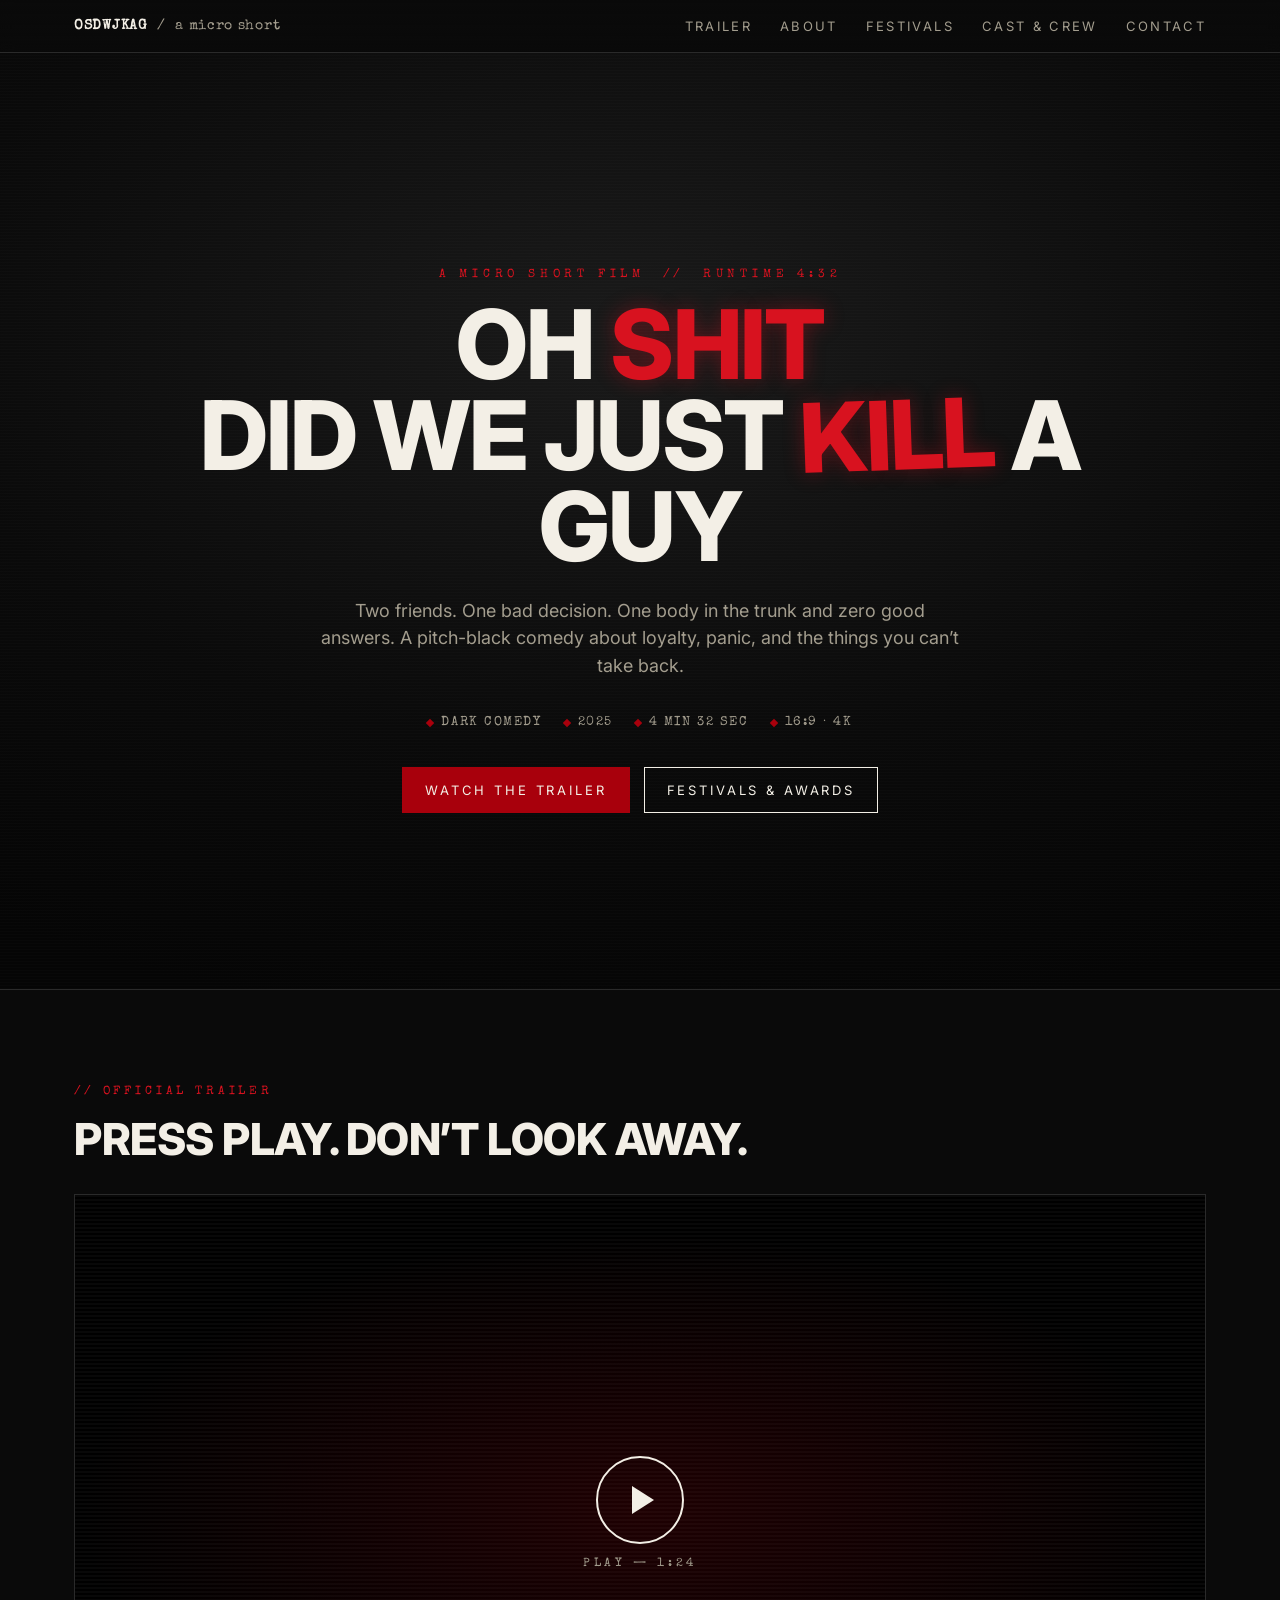
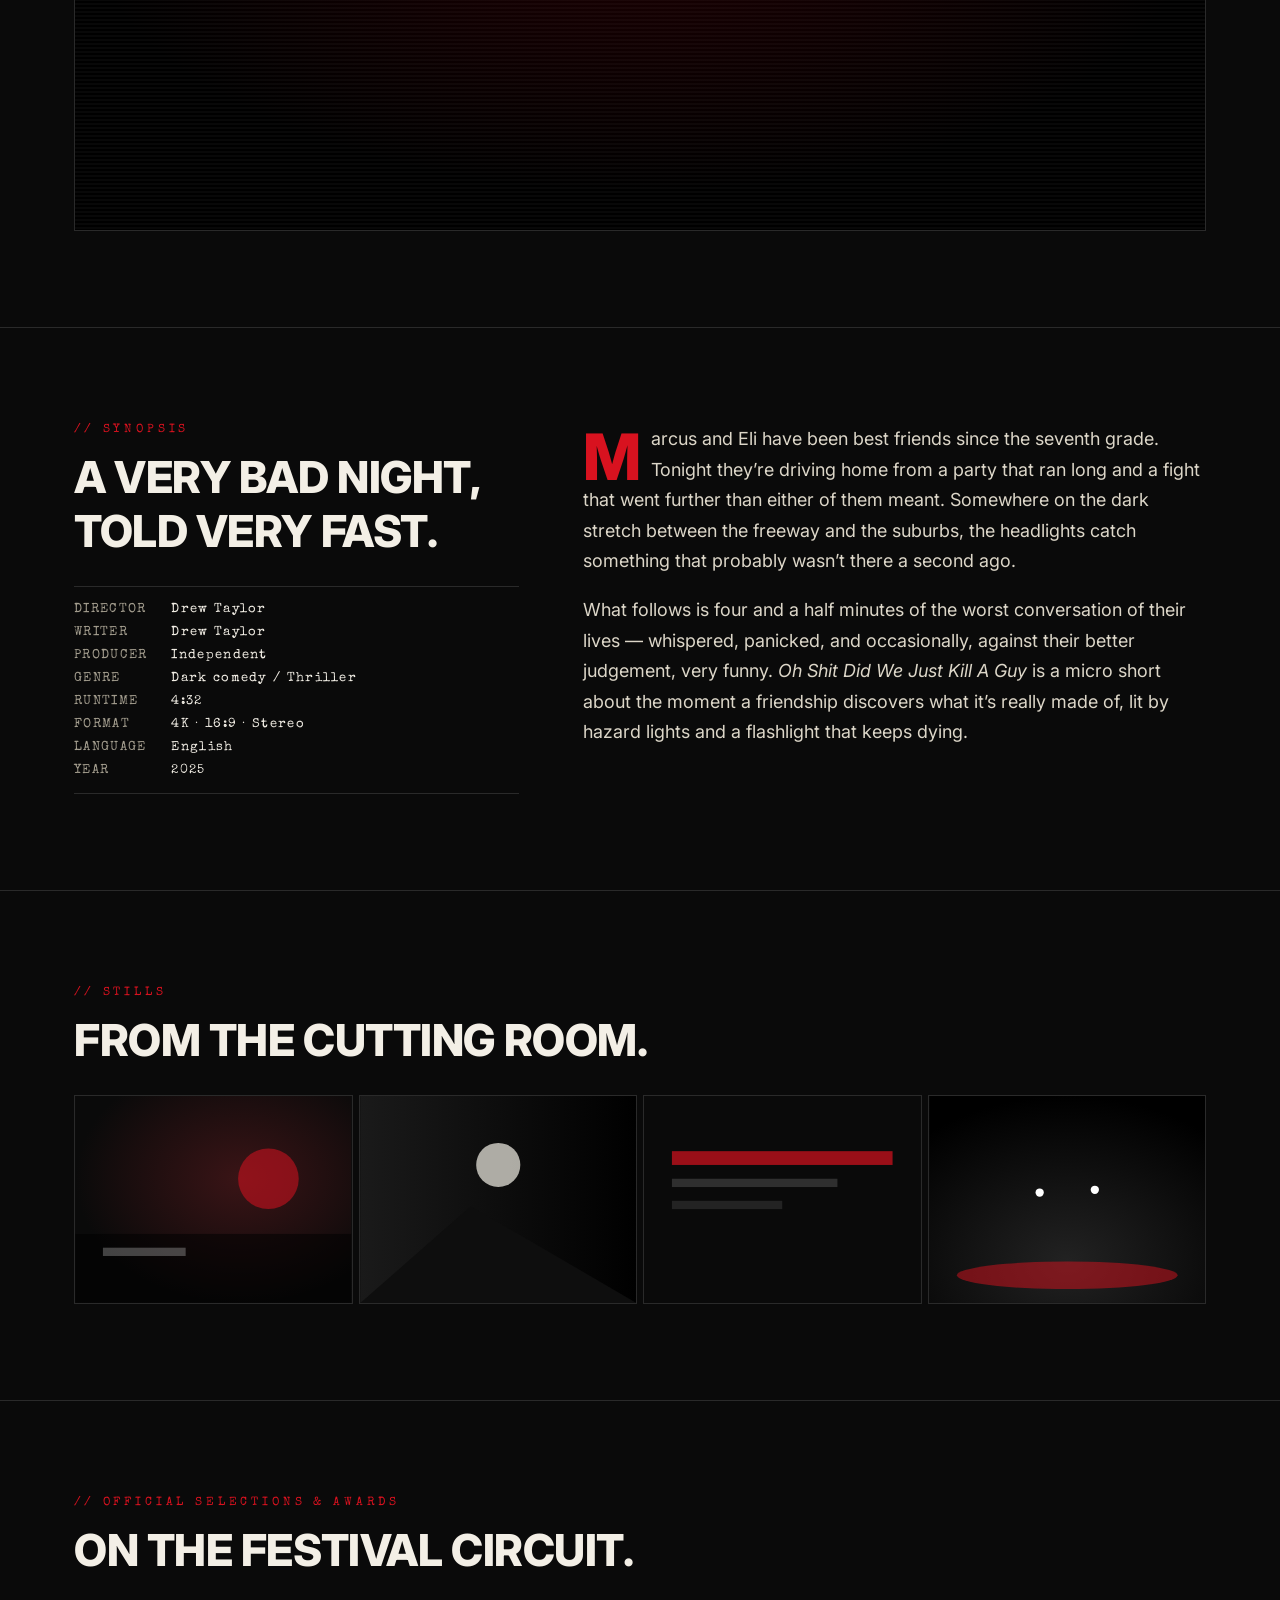
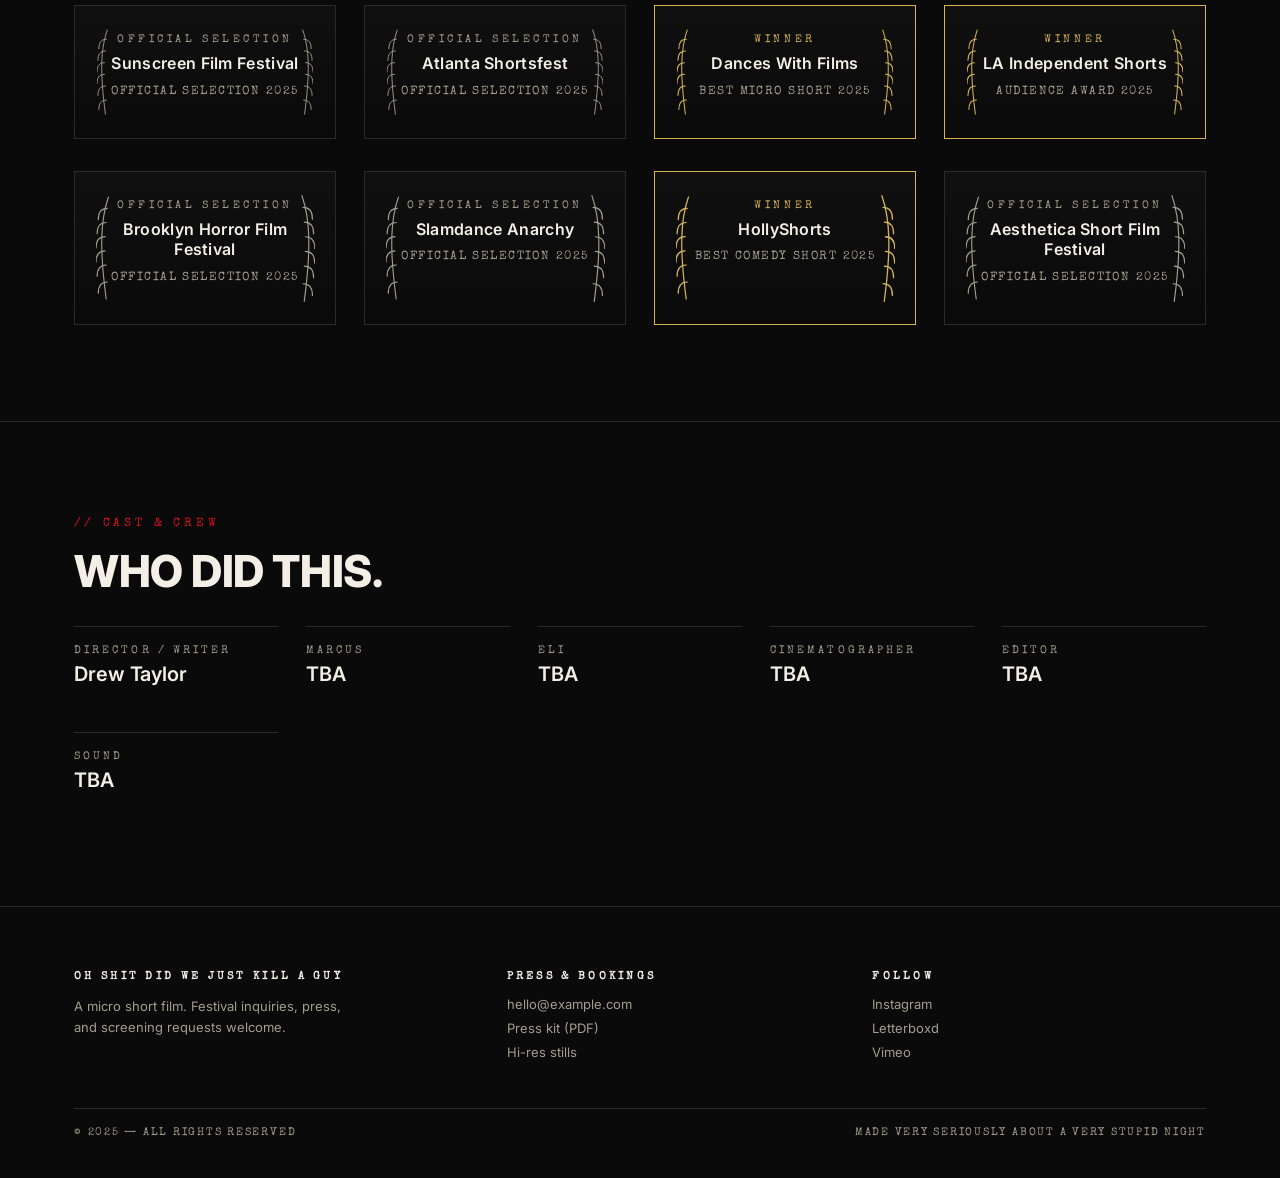
==== Oh Shit Did We Just Kill A Guy.html @ 6a3e5eb9 "Add Oh Shit Did We Just Kill A Guy promo page Cinematic dark-comedy landing page for the micro short" ====
<!doctype html>
<html lang="en">
<head>
<meta charset="utf-8" />
<meta name="viewport" content="width=device-width,initial-scale=1" />
<title>Oh Shit Did We Just Kill A Guy &mdash; a micro short film</title>
<meta name="description" content="Oh Shit Did We Just Kill A Guy &mdash; a dark-comedy micro short. Official festivals, awards, cast, and screenings." />
<meta property="og:title" content="Oh Shit Did We Just Kill A Guy" />
<meta property="og:description" content="A dark-comedy micro short. Two friends. One bad night. One unanswered question." />
<meta property="og:type" content="video.movie" />
<link rel="preconnect" href="https://fonts.googleapis.com" />
<link rel="preconnect" href="https://fonts.gstatic.com" crossorigin />
<link href="https://fonts.googleapis.com/css2?family=Special+Elite&family=Inter:wght@300;400;500;600;800&display=swap" rel="stylesheet" />
<style>
  :root{
    --bg:#0a0a0a;
    --bg-2:#111;
    --ink:#f3efe6;
    --ink-dim:#a39d8e;
    --blood:#a8000c;
    --blood-bright:#d8121f;
    --gold:#d4b35a;
    --rule:#2a2a2a;
    --maxw:1180px;
  }
  *{box-sizing:border-box}
  html,body{margin:0;padding:0;background:var(--bg);color:var(--ink);font-family:Inter,system-ui,-apple-system,Segoe UI,sans-serif;-webkit-font-smoothing:antialiased}
  a{color:inherit}
  img{max-width:100%;display:block}
  .wrap{max-width:var(--maxw);margin:0 auto;padding:0 24px}

  /* Top nav */
  header.nav{
    position:sticky;top:0;z-index:30;
    background:linear-gradient(180deg,rgba(10,10,10,.92),rgba(10,10,10,.6) 70%,rgba(10,10,10,0));
    backdrop-filter:blur(8px);
  }
  .nav-inner{display:flex;align-items:center;justify-content:space-between;padding:18px 24px;max-width:var(--maxw);margin:0 auto}
  .brand{font-family:"Special Elite",monospace;letter-spacing:.05em;font-size:14px;color:var(--ink-dim)}
  .brand b{color:var(--ink)}
  nav ul{list-style:none;display:flex;gap:28px;margin:0;padding:0;font-size:13px;letter-spacing:.18em;text-transform:uppercase;color:var(--ink-dim)}
  nav a{text-decoration:none}
  nav a:hover{color:var(--ink)}

  /* Hero */
  .hero{
    position:relative;
    min-height:92vh;
    display:flex;align-items:center;justify-content:center;
    text-align:center;
    overflow:hidden;
    isolation:isolate;
  }
  .hero::before{
    content:"";position:absolute;inset:0;z-index:-2;
    background:
      radial-gradient(1200px 700px at 50% 30%, #1a1a1a 0%, #0a0a0a 60%, #050505 100%);
  }
  .hero::after{
    content:"";position:absolute;inset:0;z-index:-1;pointer-events:none;
    background-image:
      repeating-linear-gradient(0deg, rgba(255,255,255,.025) 0 1px, transparent 1px 3px),
      radial-gradient(1px 1px at 20% 30%, rgba(255,255,255,.18), transparent 60%),
      radial-gradient(1px 1px at 70% 80%, rgba(255,255,255,.10), transparent 60%),
      radial-gradient(1px 1px at 40% 70%, rgba(255,255,255,.12), transparent 60%);
    mix-blend-mode:screen;
    opacity:.5;
    animation:grain 1.2s steps(2) infinite;
  }
  @keyframes grain{
    0%{transform:translate(0,0)}
    25%{transform:translate(-1%,1%)}
    50%{transform:translate(1%,-1%)}
    75%{transform:translate(-1%,-1%)}
    100%{transform:translate(0,0)}
  }
  .hero-inner{padding:120px 24px 80px;max-width:1000px}
  .kicker{
    font-family:"Special Elite",monospace;
    color:var(--blood-bright);
    letter-spacing:.4em;
    font-size:12px;text-transform:uppercase;
    margin-bottom:18px;
  }
  h1.title{
    font-family:Inter,sans-serif;
    font-weight:800;
    font-size:clamp(40px,7.5vw,96px);
    line-height:.95;
    letter-spacing:-.02em;
    margin:0 0 8px;
    text-transform:uppercase;
  }
  h1.title .blood{color:var(--blood-bright);text-shadow:0 0 20px rgba(216,18,31,.35)}
  h1.title .strike{display:inline-block;transform:rotate(-2deg)}
  .tagline{
    margin:24px auto 36px;
    max-width:640px;
    color:var(--ink-dim);
    font-size:clamp(15px,1.6vw,18px);
    line-height:1.55;
  }
  .meta-row{
    display:flex;flex-wrap:wrap;gap:14px 22px;justify-content:center;
    color:var(--ink-dim);
    font-family:"Special Elite",monospace;
    font-size:13px;letter-spacing:.12em;text-transform:uppercase;
  }
  .meta-row span{display:inline-flex;align-items:center;gap:8px}
  .meta-row span::before{content:"";width:6px;height:6px;background:var(--blood);display:inline-block;transform:rotate(45deg)}

  .cta-row{margin-top:38px;display:flex;gap:14px;justify-content:center;flex-wrap:wrap}
  .btn{
    display:inline-flex;align-items:center;gap:10px;
    padding:14px 22px;
    border:1px solid var(--ink);
    color:var(--ink);text-decoration:none;
    font-size:13px;letter-spacing:.22em;text-transform:uppercase;
    transition:background .15s ease,color .15s ease,transform .1s ease;
  }
  .btn:hover{background:var(--ink);color:#000}
  .btn.primary{background:var(--blood);border-color:var(--blood)}
  .btn.primary:hover{background:var(--blood-bright);border-color:var(--blood-bright);color:#fff}
  .btn:active{transform:translateY(1px)}

  /* Section frame */
  section{padding:96px 0;border-top:1px solid var(--rule)}
  .section-eyebrow{
    font-family:"Special Elite",monospace;
    color:var(--blood-bright);
    letter-spacing:.32em;font-size:12px;text-transform:uppercase;
    margin-bottom:14px;
  }
  .section-title{
    font-size:clamp(28px,4vw,44px);
    font-weight:800;letter-spacing:-.01em;margin:0 0 28px;text-transform:uppercase;
  }

  /* Trailer */
  .trailer{
    position:relative;
    aspect-ratio:16/9;
    background:#000;
    border:1px solid var(--rule);
    overflow:hidden;
  }
  .trailer .placeholder{
    position:absolute;inset:0;display:flex;align-items:center;justify-content:center;flex-direction:column;gap:14px;
    background:
      radial-gradient(800px 400px at 50% 50%, rgba(168,0,12,.18), transparent 70%),
      repeating-linear-gradient(180deg, rgba(255,255,255,.03) 0 2px, transparent 2px 4px);
    cursor:pointer;
  }
  .play-btn{
    width:88px;height:88px;border-radius:50%;
    border:2px solid var(--ink);
    display:flex;align-items:center;justify-content:center;
    transition:transform .2s ease, background .2s ease;
  }
  .play-btn:hover{background:var(--blood);border-color:var(--blood);transform:scale(1.05)}
  .play-btn::after{
    content:"";display:block;
    border-style:solid;border-width:14px 0 14px 22px;
    border-color:transparent transparent transparent var(--ink);
    margin-left:6px;
  }
  .trailer .label{
    color:var(--ink-dim);font-family:"Special Elite",monospace;letter-spacing:.3em;font-size:12px;text-transform:uppercase;
  }
  .trailer iframe{position:absolute;inset:0;width:100%;height:100%;border:0}

  /* Synopsis */
  .synopsis{display:grid;grid-template-columns:1fr 1.4fr;gap:64px;align-items:start}
  .synopsis p{font-size:18px;line-height:1.7;color:#dcd6c8;margin:0 0 18px}
  .synopsis p .drop{
    float:left;font-size:64px;line-height:.85;padding:6px 10px 0 0;
    font-weight:800;color:var(--blood-bright);font-family:Inter,sans-serif;
  }
  .specs{
    border-top:1px solid var(--rule);
    border-bottom:1px solid var(--rule);
    padding:16px 0;
  }
  .specs dl{display:grid;grid-template-columns:auto 1fr;gap:10px 24px;margin:0;font-family:"Special Elite",monospace;font-size:13px;letter-spacing:.1em}
  .specs dt{color:var(--ink-dim);text-transform:uppercase}
  .specs dd{margin:0;color:var(--ink)}

  /* Laurels */
  .laurels{
    display:grid;grid-template-columns:repeat(auto-fit,minmax(220px,1fr));
    gap:32px 28px;
  }
  .laurel{
    position:relative;
    padding:28px 18px;
    text-align:center;
    border:1px solid var(--rule);
    background:linear-gradient(180deg,#101010,#0a0a0a);
  }
  .laurel.win{border-color:var(--gold)}
  .laurel.win::before, .laurel.win::after,
  .laurel::before, .laurel::after{
    content:"";position:absolute;top:18px;bottom:18px;width:30px;
    background-repeat:no-repeat;background-size:contain;background-position:center;
  }
  .laurel::before{
    left:14px;
    background-image:url("data:image/svg+xml;utf8,<svg xmlns='http://www.w3.org/2000/svg' viewBox='0 0 30 200'><g fill='none' stroke='%23a39d8e' stroke-width='2' stroke-linecap='round'><path d='M22 10 C 8 50, 6 100, 18 190'/><path d='M20 30 C 8 30, 4 38, 4 50'/><path d='M18 55 C 6 55, 2 63, 2 75'/><path d='M16 80 C 4 80, 0 88, 0 100'/><path d='M16 105 C 4 105, 0 113, 0 125'/><path d='M18 130 C 6 130, 2 138, 2 150'/><path d='M20 160 C 8 160, 4 168, 4 180'/></g></svg>");
  }
  .laurel::after{
    right:14px;transform:scaleX(-1);
    background-image:url("data:image/svg+xml;utf8,<svg xmlns='http://www.w3.org/2000/svg' viewBox='0 0 30 200'><g fill='none' stroke='%23a39d8e' stroke-width='2' stroke-linecap='round'><path d='M22 10 C 8 50, 6 100, 18 190'/><path d='M20 30 C 8 30, 4 38, 4 50'/><path d='M18 55 C 6 55, 2 63, 2 75'/><path d='M16 80 C 4 80, 0 88, 0 100'/><path d='M16 105 C 4 105, 0 113, 0 125'/><path d='M18 130 C 6 130, 2 138, 2 150'/><path d='M20 160 C 8 160, 4 168, 4 180'/></g></svg>");
  }
  .laurel.win::before, .laurel.win::after{
    background-image:url("data:image/svg+xml;utf8,<svg xmlns='http://www.w3.org/2000/svg' viewBox='0 0 30 200'><g fill='none' stroke='%23d4b35a' stroke-width='2.2' stroke-linecap='round'><path d='M22 10 C 8 50, 6 100, 18 190'/><path d='M20 30 C 8 30, 4 38, 4 50'/><path d='M18 55 C 6 55, 2 63, 2 75'/><path d='M16 80 C 4 80, 0 88, 0 100'/><path d='M16 105 C 4 105, 0 113, 0 125'/><path d='M18 130 C 6 130, 2 138, 2 150'/><path d='M20 160 C 8 160, 4 168, 4 180'/></g></svg>");
  }
  .laurel.win::after{transform:scaleX(-1)}
  .laurel .status{
    display:block;
    font-family:"Special Elite",monospace;font-size:11px;letter-spacing:.32em;text-transform:uppercase;
    color:var(--ink-dim);margin-bottom:8px;
  }
  .laurel.win .status{color:var(--gold)}
  .laurel .fest-name{font-size:16px;font-weight:600;letter-spacing:.02em;line-height:1.3;margin:0 0 6px}
  .laurel .fest-meta{font-size:12px;color:var(--ink-dim);font-family:"Special Elite",monospace;letter-spacing:.12em;text-transform:uppercase}

  /* Cast */
  .cast{display:grid;grid-template-columns:repeat(auto-fit,minmax(180px,1fr));gap:28px}
  .cast .card{padding:18px 0;border-top:1px solid var(--rule)}
  .cast .role{font-family:"Special Elite",monospace;font-size:11px;color:var(--ink-dim);letter-spacing:.28em;text-transform:uppercase;margin-bottom:6px}
  .cast .name{font-size:20px;font-weight:600;letter-spacing:-.005em}

  /* Stills strip */
  .stills{
    display:grid;grid-template-columns:repeat(4,1fr);gap:6px;
  }
  .still{
    aspect-ratio:4/3;
    background:#0d0d0d;
    border:1px solid var(--rule);
    position:relative;overflow:hidden;
  }
  .still svg{width:100%;height:100%;display:block}

  /* Footer / contact */
  footer{
    border-top:1px solid var(--rule);
    padding:64px 0 40px;color:var(--ink-dim);font-size:13px;
  }
  .foot-grid{display:grid;grid-template-columns:1.2fr 1fr 1fr;gap:32px}
  footer h4{font-size:11px;letter-spacing:.3em;text-transform:uppercase;color:var(--ink);margin:0 0 14px;font-family:"Special Elite",monospace}
  footer ul{list-style:none;padding:0;margin:0;display:flex;flex-direction:column;gap:8px}
  footer a{color:var(--ink-dim);text-decoration:none}
  footer a:hover{color:var(--ink)}
  .copy{margin-top:48px;padding-top:18px;border-top:1px solid var(--rule);display:flex;justify-content:space-between;flex-wrap:wrap;gap:12px;font-family:"Special Elite",monospace;letter-spacing:.16em;text-transform:uppercase;font-size:11px}

  @media (max-width:780px){
    section{padding:64px 0}
    .synopsis{grid-template-columns:1fr;gap:32px}
    .stills{grid-template-columns:repeat(2,1fr)}
    .foot-grid{grid-template-columns:1fr}
    nav ul{display:none}
  }
</style>
</head>
<body>

<header class="nav">
  <div class="nav-inner">
    <div class="brand"><b>OSDWJKAG</b> &nbsp;/&nbsp; a micro short</div>
    <nav>
      <ul>
        <li><a href="#trailer">Trailer</a></li>
        <li><a href="#about">About</a></li>
        <li><a href="#festivals">Festivals</a></li>
        <li><a href="#cast">Cast &amp; Crew</a></li>
        <li><a href="#contact">Contact</a></li>
      </ul>
    </nav>
  </div>
</header>

<section class="hero" aria-label="Hero">
  <div class="hero-inner">
    <div class="kicker">A micro short film &nbsp;//&nbsp; Runtime 4:32</div>
    <h1 class="title">
      Oh <span class="blood">Shit</span><br/>
      Did We Just <span class="strike blood">Kill</span> A Guy
    </h1>
    <p class="tagline">
      Two friends. One bad decision. One body in the trunk and zero good answers.
      A pitch-black comedy about loyalty, panic, and the things you can&rsquo;t take back.
    </p>
    <div class="meta-row">
      <span>Dark Comedy</span>
      <span>2025</span>
      <span>4 min 32 sec</span>
      <span>16:9 &middot; 4K</span>
    </div>
    <div class="cta-row">
      <a class="btn primary" href="#trailer">Watch the trailer</a>
      <a class="btn" href="#festivals">Festivals &amp; awards</a>
    </div>
  </div>
</section>

<section id="trailer" aria-label="Trailer">
  <div class="wrap">
    <div class="section-eyebrow">// Official trailer</div>
    <h2 class="section-title">Press play. Don&rsquo;t look away.</h2>
    <div class="trailer" id="trailerBox">
      <div class="placeholder" id="trailerPlaceholder" role="button" tabindex="0" aria-label="Play trailer">
        <div class="play-btn" aria-hidden="true"></div>
        <div class="label">Play &mdash; 1:24</div>
      </div>
    </div>
  </div>
</section>

<section id="about" aria-label="About the film">
  <div class="wrap synopsis">
    <div>
      <div class="section-eyebrow">// Synopsis</div>
      <h2 class="section-title">A very bad night, told very fast.</h2>
      <div class="specs">
        <dl>
          <dt>Director</dt><dd>Drew Taylor</dd>
          <dt>Writer</dt><dd>Drew Taylor</dd>
          <dt>Producer</dt><dd>Independent</dd>
          <dt>Genre</dt><dd>Dark comedy / Thriller</dd>
          <dt>Runtime</dt><dd>4:32</dd>
          <dt>Format</dt><dd>4K &middot; 16:9 &middot; Stereo</dd>
          <dt>Language</dt><dd>English</dd>
          <dt>Year</dt><dd>2025</dd>
        </dl>
      </div>
    </div>
    <div>
      <p>
        <span class="drop">M</span>arcus and Eli have been best friends since the seventh grade.
        Tonight they&rsquo;re driving home from a party that ran long and a fight that
        went further than either of them meant. Somewhere on the dark stretch
        between the freeway and the suburbs, the headlights catch something
        that probably wasn&rsquo;t there a second ago.
      </p>
      <p>
        What follows is four and a half minutes of the worst conversation
        of their lives &mdash; whispered, panicked, and occasionally, against their
        better judgement, very funny. <em>Oh Shit Did We Just Kill A Guy</em> is a
        micro short about the moment a friendship discovers what it&rsquo;s really
        made of, lit by hazard lights and a flashlight that keeps dying.
      </p>
    </div>
  </div>
</section>

<section id="stills" aria-label="Stills">
  <div class="wrap">
    <div class="section-eyebrow">// Stills</div>
    <h2 class="section-title">From the cutting room.</h2>
    <div class="stills">
      <div class="still"><svg viewBox="0 0 200 150" xmlns="http://www.w3.org/2000/svg"><defs><radialGradient id="g1" cx="60%" cy="40%" r="60%"><stop offset="0" stop-color="#3a1416"/><stop offset="1" stop-color="#0a0a0a"/></radialGradient></defs><rect width="200" height="150" fill="url(#g1)"/><circle cx="140" cy="60" r="22" fill="#d8121f" opacity=".55"/><rect x="0" y="100" width="200" height="50" fill="#000" opacity=".55"/><rect x="20" y="110" width="60" height="6" fill="#fff" opacity=".25"/></svg></div>
      <div class="still"><svg viewBox="0 0 200 150" xmlns="http://www.w3.org/2000/svg"><defs><linearGradient id="g2" x1="0" x2="1"><stop offset="0" stop-color="#1a1a1a"/><stop offset="1" stop-color="#000"/></linearGradient></defs><rect width="200" height="150" fill="url(#g2)"/><polygon points="0,150 80,80 200,150" fill="#0e0e0e"/><circle cx="100" cy="50" r="16" fill="#f3efe6" opacity=".7"/></svg></div>
      <div class="still"><svg viewBox="0 0 200 150" xmlns="http://www.w3.org/2000/svg"><rect width="200" height="150" fill="#0a0a0a"/><rect x="20" y="40" width="160" height="10" fill="#d8121f" opacity=".7"/><rect x="20" y="60" width="120" height="6" fill="#fff" opacity=".15"/><rect x="20" y="76" width="80" height="6" fill="#fff" opacity=".1"/></svg></div>
      <div class="still"><svg viewBox="0 0 200 150" xmlns="http://www.w3.org/2000/svg"><defs><radialGradient id="g3" cx="50%" cy="80%" r="80%"><stop offset="0" stop-color="#222"/><stop offset="1" stop-color="#000"/></radialGradient></defs><rect width="200" height="150" fill="url(#g3)"/><ellipse cx="100" cy="130" rx="80" ry="10" fill="#d8121f" opacity=".5"/><circle cx="80" cy="70" r="3" fill="#fff"/><circle cx="120" cy="68" r="3" fill="#fff"/></svg></div>
    </div>
  </div>
</section>

<section id="festivals" aria-label="Festivals and awards">
  <div class="wrap">
    <div class="section-eyebrow">// Official selections &amp; awards</div>
    <h2 class="section-title">On the festival circuit.</h2>
    <div class="laurels" id="laurels">
      <!-- entries injected via JS for easy editing -->
    </div>
  </div>
</section>

<section id="cast" aria-label="Cast and crew">
  <div class="wrap">
    <div class="section-eyebrow">// Cast &amp; crew</div>
    <h2 class="section-title">Who did this.</h2>
    <div class="cast">
      <div class="card"><div class="role">Director / Writer</div><div class="name">Drew Taylor</div></div>
      <div class="card"><div class="role">Marcus</div><div class="name">TBA</div></div>
      <div class="card"><div class="role">Eli</div><div class="name">TBA</div></div>
      <div class="card"><div class="role">Cinematographer</div><div class="name">TBA</div></div>
      <div class="card"><div class="role">Editor</div><div class="name">TBA</div></div>
      <div class="card"><div class="role">Sound</div><div class="name">TBA</div></div>
    </div>
  </div>
</section>

<footer id="contact">
  <div class="wrap">
    <div class="foot-grid">
      <div>
        <h4>Oh Shit Did We Just Kill A Guy</h4>
        <p style="margin:0;line-height:1.6;max-width:34ch">
          A micro short film. Festival inquiries, press, and screening
          requests welcome.
        </p>
      </div>
      <div>
        <h4>Press &amp; Bookings</h4>
        <ul>
          <li><a href="mailto:hello@example.com">hello@example.com</a></li>
          <li><a href="#">Press kit (PDF)</a></li>
          <li><a href="#">Hi-res stills</a></li>
        </ul>
      </div>
      <div>
        <h4>Follow</h4>
        <ul>
          <li><a href="#">Instagram</a></li>
          <li><a href="#">Letterboxd</a></li>
          <li><a href="#">Vimeo</a></li>
        </ul>
      </div>
    </div>
    <div class="copy">
      <span>&copy; 2025 &mdash; All rights reserved</span>
      <span>Made very seriously about a very stupid night</span>
    </div>
  </div>
</footer>

<script>
  // Easy-to-edit festival list. Mark `win:true` for golden-trim laurels.
  const FESTIVALS = [
    { name: "Sunscreen Film Festival",        meta: "Official Selection 2025",   win: false },
    { name: "Atlanta Shortsfest",              meta: "Official Selection 2025",   win: false },
    { name: "Dances With Films",               meta: "Best Micro Short 2025",     win: true  },
    { name: "LA Independent Shorts",           meta: "Audience Award 2025",       win: true  },
    { name: "Brooklyn Horror Film Festival",   meta: "Official Selection 2025",   win: false },
    { name: "Slamdance Anarchy",               meta: "Official Selection 2025",   win: false },
    { name: "HollyShorts",                     meta: "Best Comedy Short 2025",    win: true  },
    { name: "Aesthetica Short Film Festival",  meta: "Official Selection 2025",   win: false },
  ];

  const root = document.getElementById("laurels");
  for (const f of FESTIVALS) {
    const el = document.createElement("div");
    el.className = "laurel" + (f.win ? " win" : "");
    el.innerHTML = `
      <span class="status">${f.win ? "Winner" : "Official Selection"}</span>
      <p class="fest-name">${f.name}</p>
      <p class="fest-meta">${f.meta}</p>
    `;
    root.appendChild(el);
  }

  // Trailer placeholder click loads YouTube embed (replace VIDEO_ID).
  const ph = document.getElementById("trailerPlaceholder");
  const box = document.getElementById("trailerBox");
  function loadTrailer() {
    const iframe = document.createElement("iframe");
    iframe.src = "https://www.youtube.com/embed/dQw4w9WgXcQ?autoplay=1&rel=0";
    iframe.allow = "autoplay; encrypted-media; picture-in-picture";
    iframe.allowFullscreen = true;
    box.innerHTML = "";
    box.appendChild(iframe);
  }
  ph.addEventListener("click", loadTrailer);
  ph.addEventListener("keydown", (e) => {
    if (e.key === "Enter" || e.key === " ") { e.preventDefault(); loadTrailer(); }
  });
</script>
</body>
</html>
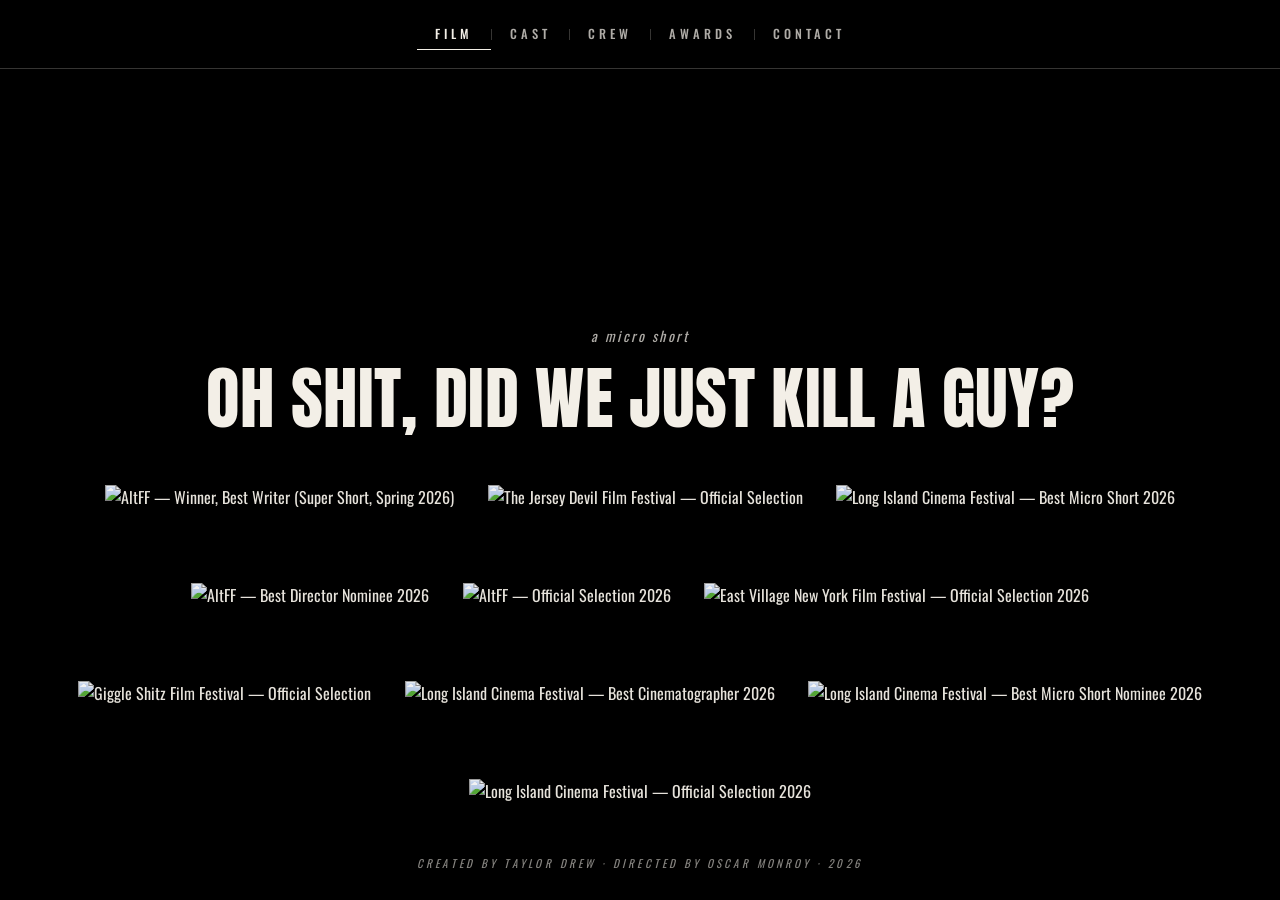
==== commit ca457bfa: "Rebuild promo page to match design spec Replace placeholder cinematic landing page with the faithful" ====
--- a/Oh Shit Did We Just Kill A Guy.html
+++ b/Oh Shit Did We Just Kill A Guy.html
@@ -3,469 +3,402 @@
 <head>
 <meta charset="utf-8" />
 <meta name="viewport" content="width=device-width,initial-scale=1" />
-<title>Oh Shit Did We Just Kill A Guy &mdash; a micro short film</title>
-<meta name="description" content="Oh Shit Did We Just Kill A Guy &mdash; a dark-comedy micro short. Official festivals, awards, cast, and screenings." />
-<meta property="og:title" content="Oh Shit Did We Just Kill A Guy" />
-<meta property="og:description" content="A dark-comedy micro short. Two friends. One bad night. One unanswered question." />
+<title>Oh Shit, Did We Just Kill a Guy?</title>
+<meta name="description" content="A micro short film created by Taylor Drew, directed by Oscar Monroy." />
+<meta property="og:title" content="Oh Shit, Did We Just Kill a Guy?" />
+<meta property="og:description" content="A micro short film created by Taylor Drew, directed by Oscar Monroy." />
 <meta property="og:type" content="video.movie" />
 <link rel="preconnect" href="https://fonts.googleapis.com" />
 <link rel="preconnect" href="https://fonts.gstatic.com" crossorigin />
-<link href="https://fonts.googleapis.com/css2?family=Special+Elite&family=Inter:wght@300;400;500;600;800&display=swap" rel="stylesheet" />
+<link href="https://fonts.googleapis.com/css2?family=Anton&family=Oswald:wght@300;400;500;600;700&display=swap" rel="stylesheet" />
 <style>
   :root{
-    --bg:#0a0a0a;
-    --bg-2:#111;
-    --ink:#f3efe6;
-    --ink-dim:#a39d8e;
-    --blood:#a8000c;
-    --blood-bright:#d8121f;
-    --gold:#d4b35a;
-    --rule:#2a2a2a;
-    --maxw:1180px;
-  }
+    --fg:#f3efe7;
+    --fg-dim:rgba(243,239,231,0.72);
+    --rule:rgba(243,239,231,0.22);
+  }
+
   *{box-sizing:border-box}
-  html,body{margin:0;padding:0;background:var(--bg);color:var(--ink);font-family:Inter,system-ui,-apple-system,Segoe UI,sans-serif;-webkit-font-smoothing:antialiased}
-  a{color:inherit}
-  img{max-width:100%;display:block}
-  .wrap{max-width:var(--maxw);margin:0 auto;padding:0 24px}
-
-  /* Top nav */
-  header.nav{
-    position:sticky;top:0;z-index:30;
-    background:linear-gradient(180deg,rgba(10,10,10,.92),rgba(10,10,10,.6) 70%,rgba(10,10,10,0));
-    backdrop-filter:blur(8px);
-  }
-  .nav-inner{display:flex;align-items:center;justify-content:space-between;padding:18px 24px;max-width:var(--maxw);margin:0 auto}
-  .brand{font-family:"Special Elite",monospace;letter-spacing:.05em;font-size:14px;color:var(--ink-dim)}
-  .brand b{color:var(--ink)}
-  nav ul{list-style:none;display:flex;gap:28px;margin:0;padding:0;font-size:13px;letter-spacing:.18em;text-transform:uppercase;color:var(--ink-dim)}
-  nav a{text-decoration:none}
-  nav a:hover{color:var(--ink)}
-
-  /* Hero */
-  .hero{
-    position:relative;
-    min-height:92vh;
+  html,body{
+    margin:0;padding:0;height:100%;
+    background:#000;color:var(--fg);
+    font-family:Oswald,system-ui,sans-serif;
+    overflow:hidden;
+    -webkit-font-smoothing:antialiased;
+  }
+  a{color:inherit;text-decoration:none}
+  img{display:block}
+
+  /* ---------- Stage (full-bleed background still) ---------- */
+  .stage{position:fixed;inset:0;background:#000;overflow:hidden}
+  .still{
+    position:absolute;inset:0;
+    background-size:cover;background-position:center;
+    opacity:0;transition:opacity 700ms ease;
+    will-change:opacity;
+  }
+  .still.is-active{opacity:1}
+  .stage::after{
+    content:"";position:absolute;inset:0;pointer-events:none;
+    background:
+      linear-gradient(180deg,
+        rgba(0,0,0,0.55) 0%,
+        rgba(0,0,0,0.18) 30%,
+        rgba(0,0,0,0.18) 60%,
+        rgba(0,0,0,0.62) 100%),
+      radial-gradient(ellipse at center,
+        transparent 0%,
+        transparent 50%,
+        rgba(0,0,0,0.42) 100%);
+  }
+
+  /* ---------- Top nav ---------- */
+  .nav{
+    position:absolute;top:0;left:0;right:0;z-index:5;
+    display:flex;justify-content:center;
+    border-bottom:1px solid var(--rule);
+  }
+  .nav-inner{
     display:flex;align-items:center;justify-content:center;
+    gap:0;
+    width:100%;max-width:980px;
+    padding:18px 24px;
+  }
+  .nav a{
+    font-family:Oswald,sans-serif;
+    font-size:12.5px;font-weight:500;
+    letter-spacing:0.32em;text-transform:uppercase;
+    color:var(--fg-dim);
+    padding:6px 18px;
+    border-bottom:1px solid transparent;
+    transition:color 160ms ease, border-color 160ms ease;
+    white-space:nowrap;
+  }
+  .nav a:hover{color:var(--fg)}
+  .nav a.is-active{color:var(--fg);border-bottom-color:var(--fg)}
+  .nav .sep{
+    width:1px;height:11px;background:var(--rule);
+    flex:none;
+  }
+
+  @media (max-width:720px){
+    .nav .sep{display:none}
+  }
+  @media (max-width:540px){
+    .nav-inner{justify-content:flex-start;overflow-x:auto;-webkit-overflow-scrolling:touch}
+    .nav-inner::-webkit-scrollbar{display:none}
+    .nav-inner{scrollbar-width:none}
+  }
+
+  /* ---------- Centered content ---------- */
+  .center{
+    position:absolute;inset:0;z-index:3;
+    display:flex;flex-direction:column;align-items:center;justify-content:center;
     text-align:center;
-    overflow:hidden;
-    isolation:isolate;
-  }
-  .hero::before{
-    content:"";position:absolute;inset:0;z-index:-2;
-    background:
-      radial-gradient(1200px 700px at 50% 30%, #1a1a1a 0%, #0a0a0a 60%, #050505 100%);
-  }
-  .hero::after{
-    content:"";position:absolute;inset:0;z-index:-1;pointer-events:none;
-    background-image:
-      repeating-linear-gradient(0deg, rgba(255,255,255,.025) 0 1px, transparent 1px 3px),
-      radial-gradient(1px 1px at 20% 30%, rgba(255,255,255,.18), transparent 60%),
-      radial-gradient(1px 1px at 70% 80%, rgba(255,255,255,.10), transparent 60%),
-      radial-gradient(1px 1px at 40% 70%, rgba(255,255,255,.12), transparent 60%);
-    mix-blend-mode:screen;
-    opacity:.5;
-    animation:grain 1.2s steps(2) infinite;
-  }
-  @keyframes grain{
-    0%{transform:translate(0,0)}
-    25%{transform:translate(-1%,1%)}
-    50%{transform:translate(1%,-1%)}
-    75%{transform:translate(-1%,-1%)}
-    100%{transform:translate(0,0)}
-  }
-  .hero-inner{padding:120px 24px 80px;max-width:1000px}
-  .kicker{
-    font-family:"Special Elite",monospace;
-    color:var(--blood-bright);
-    letter-spacing:.4em;
-    font-size:12px;text-transform:uppercase;
-    margin-bottom:18px;
-  }
-  h1.title{
-    font-family:Inter,sans-serif;
-    font-weight:800;
-    font-size:clamp(40px,7.5vw,96px);
-    line-height:.95;
-    letter-spacing:-.02em;
-    margin:0 0 8px;
+    padding:70px 24px 140px;
+  }
+
+  .eyebrow{
+    font-family:Oswald,sans-serif;font-style:italic;
+    font-size:14px;font-weight:400;
+    letter-spacing:0.18em;text-transform:lowercase;
+    color:var(--fg-dim);
+    margin:0 0 18px;
+  }
+
+  .title{
+    font-family:Anton,sans-serif;font-weight:400;
+    font-size:clamp(28px,5.4vw,86px);
+    line-height:1;letter-spacing:0.005em;
     text-transform:uppercase;
-  }
-  h1.title .blood{color:var(--blood-bright);text-shadow:0 0 20px rgba(216,18,31,.35)}
-  h1.title .strike{display:inline-block;transform:rotate(-2deg)}
-  .tagline{
-    margin:24px auto 36px;
-    max-width:640px;
-    color:var(--ink-dim);
-    font-size:clamp(15px,1.6vw,18px);
-    line-height:1.55;
-  }
-  .meta-row{
-    display:flex;flex-wrap:wrap;gap:14px 22px;justify-content:center;
-    color:var(--ink-dim);
-    font-family:"Special Elite",monospace;
-    font-size:13px;letter-spacing:.12em;text-transform:uppercase;
-  }
-  .meta-row span{display:inline-flex;align-items:center;gap:8px}
-  .meta-row span::before{content:"";width:6px;height:6px;background:var(--blood);display:inline-block;transform:rotate(45deg)}
-
-  .cta-row{margin-top:38px;display:flex;gap:14px;justify-content:center;flex-wrap:wrap}
-  .btn{
-    display:inline-flex;align-items:center;gap:10px;
-    padding:14px 22px;
-    border:1px solid var(--ink);
-    color:var(--ink);text-decoration:none;
-    font-size:13px;letter-spacing:.22em;text-transform:uppercase;
-    transition:background .15s ease,color .15s ease,transform .1s ease;
-  }
-  .btn:hover{background:var(--ink);color:#000}
-  .btn.primary{background:var(--blood);border-color:var(--blood)}
-  .btn.primary:hover{background:var(--blood-bright);border-color:var(--blood-bright);color:#fff}
-  .btn:active{transform:translateY(1px)}
-
-  /* Section frame */
-  section{padding:96px 0;border-top:1px solid var(--rule)}
-  .section-eyebrow{
-    font-family:"Special Elite",monospace;
-    color:var(--blood-bright);
-    letter-spacing:.32em;font-size:12px;text-transform:uppercase;
-    margin-bottom:14px;
-  }
-  .section-title{
-    font-size:clamp(28px,4vw,44px);
-    font-weight:800;letter-spacing:-.01em;margin:0 0 28px;text-transform:uppercase;
-  }
-
-  /* Trailer */
-  .trailer{
-    position:relative;
-    aspect-ratio:16/9;
-    background:#000;
-    border:1px solid var(--rule);
-    overflow:hidden;
-  }
-  .trailer .placeholder{
-    position:absolute;inset:0;display:flex;align-items:center;justify-content:center;flex-direction:column;gap:14px;
-    background:
-      radial-gradient(800px 400px at 50% 50%, rgba(168,0,12,.18), transparent 70%),
-      repeating-linear-gradient(180deg, rgba(255,255,255,.03) 0 2px, transparent 2px 4px);
-    cursor:pointer;
-  }
-  .play-btn{
-    width:88px;height:88px;border-radius:50%;
-    border:2px solid var(--ink);
-    display:flex;align-items:center;justify-content:center;
-    transition:transform .2s ease, background .2s ease;
-  }
-  .play-btn:hover{background:var(--blood);border-color:var(--blood);transform:scale(1.05)}
-  .play-btn::after{
-    content:"";display:block;
-    border-style:solid;border-width:14px 0 14px 22px;
-    border-color:transparent transparent transparent var(--ink);
-    margin-left:6px;
-  }
-  .trailer .label{
-    color:var(--ink-dim);font-family:"Special Elite",monospace;letter-spacing:.3em;font-size:12px;text-transform:uppercase;
-  }
-  .trailer iframe{position:absolute;inset:0;width:100%;height:100%;border:0}
-
-  /* Synopsis */
-  .synopsis{display:grid;grid-template-columns:1fr 1.4fr;gap:64px;align-items:start}
-  .synopsis p{font-size:18px;line-height:1.7;color:#dcd6c8;margin:0 0 18px}
-  .synopsis p .drop{
-    float:left;font-size:64px;line-height:.85;padding:6px 10px 0 0;
-    font-weight:800;color:var(--blood-bright);font-family:Inter,sans-serif;
-  }
-  .specs{
-    border-top:1px solid var(--rule);
+    color:var(--fg);
+    text-shadow:0 2px 28px rgba(0,0,0,0.65);
+    margin:0;
+    white-space:nowrap;
+  }
+
+  .subtitle{
+    font-family:Oswald,sans-serif;font-weight:400;
+    font-size:clamp(13px,1.2vw,16px);
+    letter-spacing:0.36em;text-transform:uppercase;
+    color:var(--fg-dim);
+    margin:36px 0 0;
+  }
+
+  /* Page-specific content slot (under subtitle) */
+  .slot{margin-top:36px;width:100%;max-width:760px}
+
+  /* Roster (Cast / Crew) */
+  .roster{
+    display:grid;
+    grid-template-columns:1fr 1fr;
+    gap:0 56px;
+  }
+  .roster .row{
+    display:flex;justify-content:space-between;align-items:baseline;
+    padding:6px 0;
+    border-bottom:1px solid rgba(243,239,231,0.10);
+    gap:18px;
+  }
+  .roster .role{
+    font-style:italic;font-weight:300;
+    color:var(--fg-dim);
+  }
+  .roster .name{
+    font-size:0.92em;font-weight:500;
+    letter-spacing:0.12em;text-transform:uppercase;
+    color:var(--fg);
+  }
+
+  /* Contact link */
+  .contact-link{
+    display:inline-block;
+    font-size:clamp(15px,1.3vw,19px);
+    color:var(--fg);
     border-bottom:1px solid var(--rule);
-    padding:16px 0;
-  }
-  .specs dl{display:grid;grid-template-columns:auto 1fr;gap:10px 24px;margin:0;font-family:"Special Elite",monospace;font-size:13px;letter-spacing:.1em}
-  .specs dt{color:var(--ink-dim);text-transform:uppercase}
-  .specs dd{margin:0;color:var(--ink)}
-
-  /* Laurels */
+    padding-bottom:4px;
+    transition:border-color 160ms ease;
+  }
+  .contact-link:hover{border-bottom-color:var(--fg)}
+
+  /* ---------- Laurels row (default) ---------- */
   .laurels{
-    display:grid;grid-template-columns:repeat(auto-fit,minmax(220px,1fr));
-    gap:32px 28px;
-  }
-  .laurel{
-    position:relative;
-    padding:28px 18px;
+    position:absolute;left:0;right:0;bottom:56px;z-index:4;
+    display:flex;flex-wrap:wrap;justify-content:center;align-items:flex-end;
+    gap:clamp(14px,2.6vw,36px);
+    padding:0 32px;
+  }
+  .laurels a{
+    display:inline-flex;
+    transition:transform 200ms ease, opacity 200ms ease;
+    opacity:0.95;
+  }
+  .laurels a:hover{opacity:1;transform:translateY(-2px)}
+  .laurels img{
+    height:clamp(54px,7.2vh,84px);
+    width:auto;
+  }
+
+  /* ---------- Footer ---------- */
+  .foot{
+    position:absolute;left:0;right:0;bottom:18px;z-index:4;
     text-align:center;
-    border:1px solid var(--rule);
-    background:linear-gradient(180deg,#101010,#0a0a0a);
-  }
-  .laurel.win{border-color:var(--gold)}
-  .laurel.win::before, .laurel.win::after,
-  .laurel::before, .laurel::after{
-    content:"";position:absolute;top:18px;bottom:18px;width:30px;
-    background-repeat:no-repeat;background-size:contain;background-position:center;
-  }
-  .laurel::before{
-    left:14px;
-    background-image:url("data:image/svg+xml;utf8,<svg xmlns='http://www.w3.org/2000/svg' viewBox='0 0 30 200'><g fill='none' stroke='%23a39d8e' stroke-width='2' stroke-linecap='round'><path d='M22 10 C 8 50, 6 100, 18 190'/><path d='M20 30 C 8 30, 4 38, 4 50'/><path d='M18 55 C 6 55, 2 63, 2 75'/><path d='M16 80 C 4 80, 0 88, 0 100'/><path d='M16 105 C 4 105, 0 113, 0 125'/><path d='M18 130 C 6 130, 2 138, 2 150'/><path d='M20 160 C 8 160, 4 168, 4 180'/></g></svg>");
-  }
-  .laurel::after{
-    right:14px;transform:scaleX(-1);
-    background-image:url("data:image/svg+xml;utf8,<svg xmlns='http://www.w3.org/2000/svg' viewBox='0 0 30 200'><g fill='none' stroke='%23a39d8e' stroke-width='2' stroke-linecap='round'><path d='M22 10 C 8 50, 6 100, 18 190'/><path d='M20 30 C 8 30, 4 38, 4 50'/><path d='M18 55 C 6 55, 2 63, 2 75'/><path d='M16 80 C 4 80, 0 88, 0 100'/><path d='M16 105 C 4 105, 0 113, 0 125'/><path d='M18 130 C 6 130, 2 138, 2 150'/><path d='M20 160 C 8 160, 4 168, 4 180'/></g></svg>");
-  }
-  .laurel.win::before, .laurel.win::after{
-    background-image:url("data:image/svg+xml;utf8,<svg xmlns='http://www.w3.org/2000/svg' viewBox='0 0 30 200'><g fill='none' stroke='%23d4b35a' stroke-width='2.2' stroke-linecap='round'><path d='M22 10 C 8 50, 6 100, 18 190'/><path d='M20 30 C 8 30, 4 38, 4 50'/><path d='M18 55 C 6 55, 2 63, 2 75'/><path d='M16 80 C 4 80, 0 88, 0 100'/><path d='M16 105 C 4 105, 0 113, 0 125'/><path d='M18 130 C 6 130, 2 138, 2 150'/><path d='M20 160 C 8 160, 4 168, 4 180'/></g></svg>");
-  }
-  .laurel.win::after{transform:scaleX(-1)}
-  .laurel .status{
-    display:block;
-    font-family:"Special Elite",monospace;font-size:11px;letter-spacing:.32em;text-transform:uppercase;
-    color:var(--ink-dim);margin-bottom:8px;
-  }
-  .laurel.win .status{color:var(--gold)}
-  .laurel .fest-name{font-size:16px;font-weight:600;letter-spacing:.02em;line-height:1.3;margin:0 0 6px}
-  .laurel .fest-meta{font-size:12px;color:var(--ink-dim);font-family:"Special Elite",monospace;letter-spacing:.12em;text-transform:uppercase}
-
-  /* Cast */
-  .cast{display:grid;grid-template-columns:repeat(auto-fit,minmax(180px,1fr));gap:28px}
-  .cast .card{padding:18px 0;border-top:1px solid var(--rule)}
-  .cast .role{font-family:"Special Elite",monospace;font-size:11px;color:var(--ink-dim);letter-spacing:.28em;text-transform:uppercase;margin-bottom:6px}
-  .cast .name{font-size:20px;font-weight:600;letter-spacing:-.005em}
-
-  /* Stills strip */
-  .stills{
-    display:grid;grid-template-columns:repeat(4,1fr);gap:6px;
-  }
-  .still{
-    aspect-ratio:4/3;
-    background:#0d0d0d;
-    border:1px solid var(--rule);
-    position:relative;overflow:hidden;
-  }
-  .still svg{width:100%;height:100%;display:block}
-
-  /* Footer / contact */
-  footer{
-    border-top:1px solid var(--rule);
-    padding:64px 0 40px;color:var(--ink-dim);font-size:13px;
-  }
-  .foot-grid{display:grid;grid-template-columns:1.2fr 1fr 1fr;gap:32px}
-  footer h4{font-size:11px;letter-spacing:.3em;text-transform:uppercase;color:var(--ink);margin:0 0 14px;font-family:"Special Elite",monospace}
-  footer ul{list-style:none;padding:0;margin:0;display:flex;flex-direction:column;gap:8px}
-  footer a{color:var(--ink-dim);text-decoration:none}
-  footer a:hover{color:var(--ink)}
-  .copy{margin-top:48px;padding-top:18px;border-top:1px solid var(--rule);display:flex;justify-content:space-between;flex-wrap:wrap;gap:12px;font-family:"Special Elite",monospace;letter-spacing:.16em;text-transform:uppercase;font-size:11px}
-
-  @media (max-width:780px){
-    section{padding:64px 0}
-    .synopsis{grid-template-columns:1fr;gap:32px}
-    .stills{grid-template-columns:repeat(2,1fr)}
-    .foot-grid{grid-template-columns:1fr}
-    nav ul{display:none}
+    font-family:Oswald,sans-serif;font-style:italic;font-weight:400;
+    font-size:11px;letter-spacing:0.28em;text-transform:uppercase;
+    color:rgba(243,239,231,0.55);
+  }
+
+  /* ---------- Mobile title wrapping ---------- */
+  @media (max-width:900px){
+    .title{
+      white-space:normal;
+      font-size:clamp(32px,8vw,64px);
+      max-width:18ch;
+    }
+  }
+
+  /* ---------- Roster on mobile ---------- */
+  @media (max-width:760px){
+    .roster{grid-template-columns:1fr;gap:0}
+  }
+
+  /* ---------- Awards page (unique layout) ---------- */
+  body[data-page="awards"] .center{
+    justify-content:flex-start;
+    padding-top:70px;
+  }
+  body[data-page="awards"] .title{
+    font-size:clamp(16px,2vw,24px);
+    white-space:nowrap;
+  }
+  body[data-page="awards"] .eyebrow{font-size:10px}
+  body[data-page="awards"] .subtitle{display:none}
+  body[data-page="awards"] .foot{display:none}
+  body[data-page="awards"] .slot{display:none}
+
+  body[data-page="awards"] .laurels{
+    top:140px;bottom:36px;
+    left:0;right:0;
+    display:grid;
+    grid-template-columns:repeat(3,1fr);
+    grid-auto-rows:auto;
+    gap:clamp(10px,2vw,32px);
+    padding:0 clamp(32px,6vw,120px);
+    align-items:center;justify-items:center;
+    flex-wrap:initial;
+  }
+  body[data-page="awards"] .laurels a{
+    width:100%;
+    display:flex;justify-content:center;align-items:center;
+  }
+  body[data-page="awards"] .laurels img{
+    width:100%;
+    max-width:200px;
+    height:auto;
+    object-fit:contain;
+  }
+
+  @media (max-width:760px){
+    body[data-page="awards"] .laurels{
+      top:120px;
+      gap:8px;
+      padding:0 14px;
+    }
+    body[data-page="awards"] .laurels img{max-width:140px}
   }
 </style>
 </head>
-<body>
-
-<header class="nav">
-  <div class="nav-inner">
-    <div class="brand"><b>OSDWJKAG</b> &nbsp;/&nbsp; a micro short</div>
-    <nav>
-      <ul>
-        <li><a href="#trailer">Trailer</a></li>
-        <li><a href="#about">About</a></li>
-        <li><a href="#festivals">Festivals</a></li>
-        <li><a href="#cast">Cast &amp; Crew</a></li>
-        <li><a href="#contact">Contact</a></li>
-      </ul>
-    </nav>
+<body data-page="home">
+
+<div class="stage" id="stage" aria-hidden="true">
+  <div class="still" data-page="home"    style="background-image:url('stills/still-home.png')"></div>
+  <div class="still" data-page="cast"    style="background-image:url('stills/still-cast.png')"></div>
+  <div class="still" data-page="crew"    style="background-image:url('stills/still-crew.png')"></div>
+  <div class="still" data-page="awards"  style="background-image:url('stills/still-awards.png')"></div>
+  <div class="still" data-page="contact" style="background-image:url('stills/still-contact.png')"></div>
+</div>
+
+<nav class="nav" aria-label="Primary">
+  <div class="nav-inner" id="navInner">
+    <a href="#home"    data-page="home">Film</a>
+    <span class="sep" aria-hidden="true"></span>
+    <a href="#cast"    data-page="cast">Cast</a>
+    <span class="sep" aria-hidden="true"></span>
+    <a href="#crew"    data-page="crew">Crew</a>
+    <span class="sep" aria-hidden="true"></span>
+    <a href="#awards"  data-page="awards">Awards</a>
+    <span class="sep" aria-hidden="true"></span>
+    <a href="#contact" data-page="contact">Contact</a>
   </div>
-</header>
-
-<section class="hero" aria-label="Hero">
-  <div class="hero-inner">
-    <div class="kicker">A micro short film &nbsp;//&nbsp; Runtime 4:32</div>
-    <h1 class="title">
-      Oh <span class="blood">Shit</span><br/>
-      Did We Just <span class="strike blood">Kill</span> A Guy
-    </h1>
-    <p class="tagline">
-      Two friends. One bad decision. One body in the trunk and zero good answers.
-      A pitch-black comedy about loyalty, panic, and the things you can&rsquo;t take back.
-    </p>
-    <div class="meta-row">
-      <span>Dark Comedy</span>
-      <span>2025</span>
-      <span>4 min 32 sec</span>
-      <span>16:9 &middot; 4K</span>
-    </div>
-    <div class="cta-row">
-      <a class="btn primary" href="#trailer">Watch the trailer</a>
-      <a class="btn" href="#festivals">Festivals &amp; awards</a>
-    </div>
-  </div>
-</section>
-
-<section id="trailer" aria-label="Trailer">
-  <div class="wrap">
-    <div class="section-eyebrow">// Official trailer</div>
-    <h2 class="section-title">Press play. Don&rsquo;t look away.</h2>
-    <div class="trailer" id="trailerBox">
-      <div class="placeholder" id="trailerPlaceholder" role="button" tabindex="0" aria-label="Play trailer">
-        <div class="play-btn" aria-hidden="true"></div>
-        <div class="label">Play &mdash; 1:24</div>
-      </div>
-    </div>
-  </div>
-</section>
-
-<section id="about" aria-label="About the film">
-  <div class="wrap synopsis">
-    <div>
-      <div class="section-eyebrow">// Synopsis</div>
-      <h2 class="section-title">A very bad night, told very fast.</h2>
-      <div class="specs">
-        <dl>
-          <dt>Director</dt><dd>Drew Taylor</dd>
-          <dt>Writer</dt><dd>Drew Taylor</dd>
-          <dt>Producer</dt><dd>Independent</dd>
-          <dt>Genre</dt><dd>Dark comedy / Thriller</dd>
-          <dt>Runtime</dt><dd>4:32</dd>
-          <dt>Format</dt><dd>4K &middot; 16:9 &middot; Stereo</dd>
-          <dt>Language</dt><dd>English</dd>
-          <dt>Year</dt><dd>2025</dd>
-        </dl>
-      </div>
-    </div>
-    <div>
-      <p>
-        <span class="drop">M</span>arcus and Eli have been best friends since the seventh grade.
-        Tonight they&rsquo;re driving home from a party that ran long and a fight that
-        went further than either of them meant. Somewhere on the dark stretch
-        between the freeway and the suburbs, the headlights catch something
-        that probably wasn&rsquo;t there a second ago.
-      </p>
-      <p>
-        What follows is four and a half minutes of the worst conversation
-        of their lives &mdash; whispered, panicked, and occasionally, against their
-        better judgement, very funny. <em>Oh Shit Did We Just Kill A Guy</em> is a
-        micro short about the moment a friendship discovers what it&rsquo;s really
-        made of, lit by hazard lights and a flashlight that keeps dying.
-      </p>
-    </div>
-  </div>
-</section>
-
-<section id="stills" aria-label="Stills">
-  <div class="wrap">
-    <div class="section-eyebrow">// Stills</div>
-    <h2 class="section-title">From the cutting room.</h2>
-    <div class="stills">
-      <div class="still"><svg viewBox="0 0 200 150" xmlns="http://www.w3.org/2000/svg"><defs><radialGradient id="g1" cx="60%" cy="40%" r="60%"><stop offset="0" stop-color="#3a1416"/><stop offset="1" stop-color="#0a0a0a"/></radialGradient></defs><rect width="200" height="150" fill="url(#g1)"/><circle cx="140" cy="60" r="22" fill="#d8121f" opacity=".55"/><rect x="0" y="100" width="200" height="50" fill="#000" opacity=".55"/><rect x="20" y="110" width="60" height="6" fill="#fff" opacity=".25"/></svg></div>
-      <div class="still"><svg viewBox="0 0 200 150" xmlns="http://www.w3.org/2000/svg"><defs><linearGradient id="g2" x1="0" x2="1"><stop offset="0" stop-color="#1a1a1a"/><stop offset="1" stop-color="#000"/></linearGradient></defs><rect width="200" height="150" fill="url(#g2)"/><polygon points="0,150 80,80 200,150" fill="#0e0e0e"/><circle cx="100" cy="50" r="16" fill="#f3efe6" opacity=".7"/></svg></div>
-      <div class="still"><svg viewBox="0 0 200 150" xmlns="http://www.w3.org/2000/svg"><rect width="200" height="150" fill="#0a0a0a"/><rect x="20" y="40" width="160" height="10" fill="#d8121f" opacity=".7"/><rect x="20" y="60" width="120" height="6" fill="#fff" opacity=".15"/><rect x="20" y="76" width="80" height="6" fill="#fff" opacity=".1"/></svg></div>
-      <div class="still"><svg viewBox="0 0 200 150" xmlns="http://www.w3.org/2000/svg"><defs><radialGradient id="g3" cx="50%" cy="80%" r="80%"><stop offset="0" stop-color="#222"/><stop offset="1" stop-color="#000"/></radialGradient></defs><rect width="200" height="150" fill="url(#g3)"/><ellipse cx="100" cy="130" rx="80" ry="10" fill="#d8121f" opacity=".5"/><circle cx="80" cy="70" r="3" fill="#fff"/><circle cx="120" cy="68" r="3" fill="#fff"/></svg></div>
-    </div>
-  </div>
-</section>
-
-<section id="festivals" aria-label="Festivals and awards">
-  <div class="wrap">
-    <div class="section-eyebrow">// Official selections &amp; awards</div>
-    <h2 class="section-title">On the festival circuit.</h2>
-    <div class="laurels" id="laurels">
-      <!-- entries injected via JS for easy editing -->
-    </div>
-  </div>
-</section>
-
-<section id="cast" aria-label="Cast and crew">
-  <div class="wrap">
-    <div class="section-eyebrow">// Cast &amp; crew</div>
-    <h2 class="section-title">Who did this.</h2>
-    <div class="cast">
-      <div class="card"><div class="role">Director / Writer</div><div class="name">Drew Taylor</div></div>
-      <div class="card"><div class="role">Marcus</div><div class="name">TBA</div></div>
-      <div class="card"><div class="role">Eli</div><div class="name">TBA</div></div>
-      <div class="card"><div class="role">Cinematographer</div><div class="name">TBA</div></div>
-      <div class="card"><div class="role">Editor</div><div class="name">TBA</div></div>
-      <div class="card"><div class="role">Sound</div><div class="name">TBA</div></div>
-    </div>
-  </div>
-</section>
-
-<footer id="contact">
-  <div class="wrap">
-    <div class="foot-grid">
-      <div>
-        <h4>Oh Shit Did We Just Kill A Guy</h4>
-        <p style="margin:0;line-height:1.6;max-width:34ch">
-          A micro short film. Festival inquiries, press, and screening
-          requests welcome.
-        </p>
-      </div>
-      <div>
-        <h4>Press &amp; Bookings</h4>
-        <ul>
-          <li><a href="mailto:hello@example.com">hello@example.com</a></li>
-          <li><a href="#">Press kit (PDF)</a></li>
-          <li><a href="#">Hi-res stills</a></li>
-        </ul>
-      </div>
-      <div>
-        <h4>Follow</h4>
-        <ul>
-          <li><a href="#">Instagram</a></li>
-          <li><a href="#">Letterboxd</a></li>
-          <li><a href="#">Vimeo</a></li>
-        </ul>
-      </div>
-    </div>
-    <div class="copy">
-      <span>&copy; 2025 &mdash; All rights reserved</span>
-      <span>Made very seriously about a very stupid night</span>
-    </div>
-  </div>
-</footer>
+</nav>
+
+<main class="center">
+  <p class="eyebrow"   id="eyebrow">a micro short</p>
+  <h1 class="title">Oh Shit, Did We Just Kill a Guy?</h1>
+  <p class="subtitle"  id="subtitle"></p>
+  <div class="slot"    id="slot"></div>
+</main>
+
+<div class="laurels" id="laurels" aria-label="Festival laurels"></div>
+
+<p class="foot">Created by Taylor Drew &middot; Directed by Oscar Monroy &middot; 2026</p>
 
 <script>
-  // Easy-to-edit festival list. Mark `win:true` for golden-trim laurels.
-  const FESTIVALS = [
-    { name: "Sunscreen Film Festival",        meta: "Official Selection 2025",   win: false },
-    { name: "Atlanta Shortsfest",              meta: "Official Selection 2025",   win: false },
-    { name: "Dances With Films",               meta: "Best Micro Short 2025",     win: true  },
-    { name: "LA Independent Shorts",           meta: "Audience Award 2025",       win: true  },
-    { name: "Brooklyn Horror Film Festival",   meta: "Official Selection 2025",   win: false },
-    { name: "Slamdance Anarchy",               meta: "Official Selection 2025",   win: false },
-    { name: "HollyShorts",                     meta: "Best Comedy Short 2025",    win: true  },
-    { name: "Aesthetica Short Film Festival",  meta: "Official Selection 2025",   win: false },
+  const PAGES = ["home", "cast", "crew", "awards", "contact"];
+
+  const PAGE_DATA = {
+    home: {
+      eyebrow: "a micro short",
+      subtitle: "",
+      slot: ""
+    },
+    cast: {
+      eyebrow: "the cast",
+      subtitle: "Cast",
+      slot: rosterHTML([
+        ["Starring",  "Taylor Drew"],
+        ["Starring",  "Adiel Kay"],
+        ["Featuring", "Evan Kash"]
+      ])
+    },
+    crew: {
+      eyebrow: "the crew",
+      subtitle: "Crew",
+      slot: rosterHTML([
+        ["Created by",              "Taylor Drew"],
+        ["Directed by",              "Oscar Monroy"],
+        ["Director of Photography",  "Mike Cerisano"],
+        ["Costume Design",           "Taylor Drew"],
+        ["Asst. Camera & Grip",      "Miguel Dusauzay"],
+        ["Music",                    "Jared Bailey"]
+      ])
+    },
+    awards: {
+      eyebrow: "selections & awards",
+      subtitle: "Awards",
+      slot: ""
+    },
+    contact: {
+      eyebrow: "for press & bookings",
+      subtitle: "Contact",
+      slot: `<a class="contact-link" href="https://filmfreeway.com/OhShitDidWeJustKillAGuy" target="_blank" rel="noopener">filmfreeway.com/OhShitDidWeJustKillAGuy</a>`
+    }
+  };
+
+  const LAURELS = [
+    { file: "altff-winner.png",                alt: "AltFF — Winner, Best Writer (Super Short, Spring 2026)", url: "https://filmfreeway.com/AltFFAlternativeFilmFestival" },
+    { file: "jersey-devil.png",                alt: "The Jersey Devil Film Festival — Official Selection",    url: "https://filmfreeway.com/TheJerseyDevilFilmFestival" },
+    { file: "lic-best-micro-short.png",        alt: "Long Island Cinema Festival — Best Micro Short 2026",    url: "https://filmfreeway.com/LongIslandCinemaFestival" },
+    { file: "altff-director.png",              alt: "AltFF — Best Director Nominee 2026",                     url: "https://filmfreeway.com/AltFFAlternativeFilmFestival" },
+    { file: "altff-selection.png",             alt: "AltFF — Official Selection 2026",                        url: "https://filmfreeway.com/AltFFAlternativeFilmFestival" },
+    { file: "east-village.png",                alt: "East Village New York Film Festival — Official Selection 2026", url: "https://filmfreeway.com/EastVillageNewYorkFilmFestival" },
+    { file: "giggle-shitz.png",                alt: "Giggle Shitz Film Festival — Official Selection",        url: "https://filmfreeway.com/GiggleShitzFilmFestival" },
+    { file: "lic-cinematographer.png",         alt: "Long Island Cinema Festival — Best Cinematographer 2026", url: "https://filmfreeway.com/LongIslandCinemaFestival" },
+    { file: "lic-micro-short-nominee.png",     alt: "Long Island Cinema Festival — Best Micro Short Nominee 2026", url: "https://filmfreeway.com/LongIslandCinemaFestival" },
+    { file: "lic-official-selection.png",      alt: "Long Island Cinema Festival — Official Selection 2026",  url: "https://filmfreeway.com/LongIslandCinemaFestival" }
   ];
 
-  const root = document.getElementById("laurels");
-  for (const f of FESTIVALS) {
-    const el = document.createElement("div");
-    el.className = "laurel" + (f.win ? " win" : "");
-    el.innerHTML = `
-      <span class="status">${f.win ? "Winner" : "Official Selection"}</span>
-      <p class="fest-name">${f.name}</p>
-      <p class="fest-meta">${f.meta}</p>
-    `;
-    root.appendChild(el);
-  }
-
-  // Trailer placeholder click loads YouTube embed (replace VIDEO_ID).
-  const ph = document.getElementById("trailerPlaceholder");
-  const box = document.getElementById("trailerBox");
-  function loadTrailer() {
-    const iframe = document.createElement("iframe");
-    iframe.src = "https://www.youtube.com/embed/dQw4w9WgXcQ?autoplay=1&rel=0";
-    iframe.allow = "autoplay; encrypted-media; picture-in-picture";
-    iframe.allowFullscreen = true;
-    box.innerHTML = "";
-    box.appendChild(iframe);
-  }
-  ph.addEventListener("click", loadTrailer);
-  ph.addEventListener("keydown", (e) => {
-    if (e.key === "Enter" || e.key === " ") { e.preventDefault(); loadTrailer(); }
+  function rosterHTML(rows) {
+    return `<div class="roster">${
+      rows.map(([role, name]) => `
+        <div class="row">
+          <span class="role">${role}</span>
+          <span class="name">${name}</span>
+        </div>`).join("")
+    }</div>`;
+  }
+
+  function renderLaurels() {
+    const el = document.getElementById("laurels");
+    el.innerHTML = LAURELS.map(l => `
+      <a href="${l.url}" target="_blank" rel="noopener">
+        <img src="laurels/${l.file}" alt="${l.alt}" loading="lazy" />
+      </a>
+    `).join("");
+  }
+
+  function setPage(page) {
+    if (!PAGES.includes(page)) page = "home";
+
+    document.body.dataset.page = page;
+
+    // Active nav link
+    document.querySelectorAll("#navInner a").forEach(a => {
+      a.classList.toggle("is-active", a.dataset.page === page);
+    });
+
+    // Background still cross-fade
+    document.querySelectorAll(".still").forEach(s => {
+      s.classList.toggle("is-active", s.dataset.page === page);
+    });
+
+    // Page content
+    const data = PAGE_DATA[page];
+    document.getElementById("eyebrow").textContent  = data.eyebrow || "";
+    document.getElementById("subtitle").textContent = data.subtitle || "";
+    document.getElementById("slot").innerHTML       = data.slot || "";
+  }
+
+  function pageFromHash() {
+    const h = (location.hash || "#home").replace(/^#/, "");
+    return PAGES.includes(h) ? h : "home";
+  }
+
+  function go(delta) {
+    const i = PAGES.indexOf(pageFromHash());
+    const next = PAGES[(i + delta + PAGES.length) % PAGES.length];
+    location.hash = "#" + next;
+  }
+
+  window.addEventListener("hashchange", () => setPage(pageFromHash()));
+  window.addEventListener("keydown", (e) => {
+    if (e.key === "ArrowRight") { e.preventDefault(); go(+1); }
+    if (e.key === "ArrowLeft")  { e.preventDefault(); go(-1); }
   });
+
+  renderLaurels();
+  if (!location.hash) location.replace("#home");
+  setPage(pageFromHash());
 </script>
 </body>
 </html>
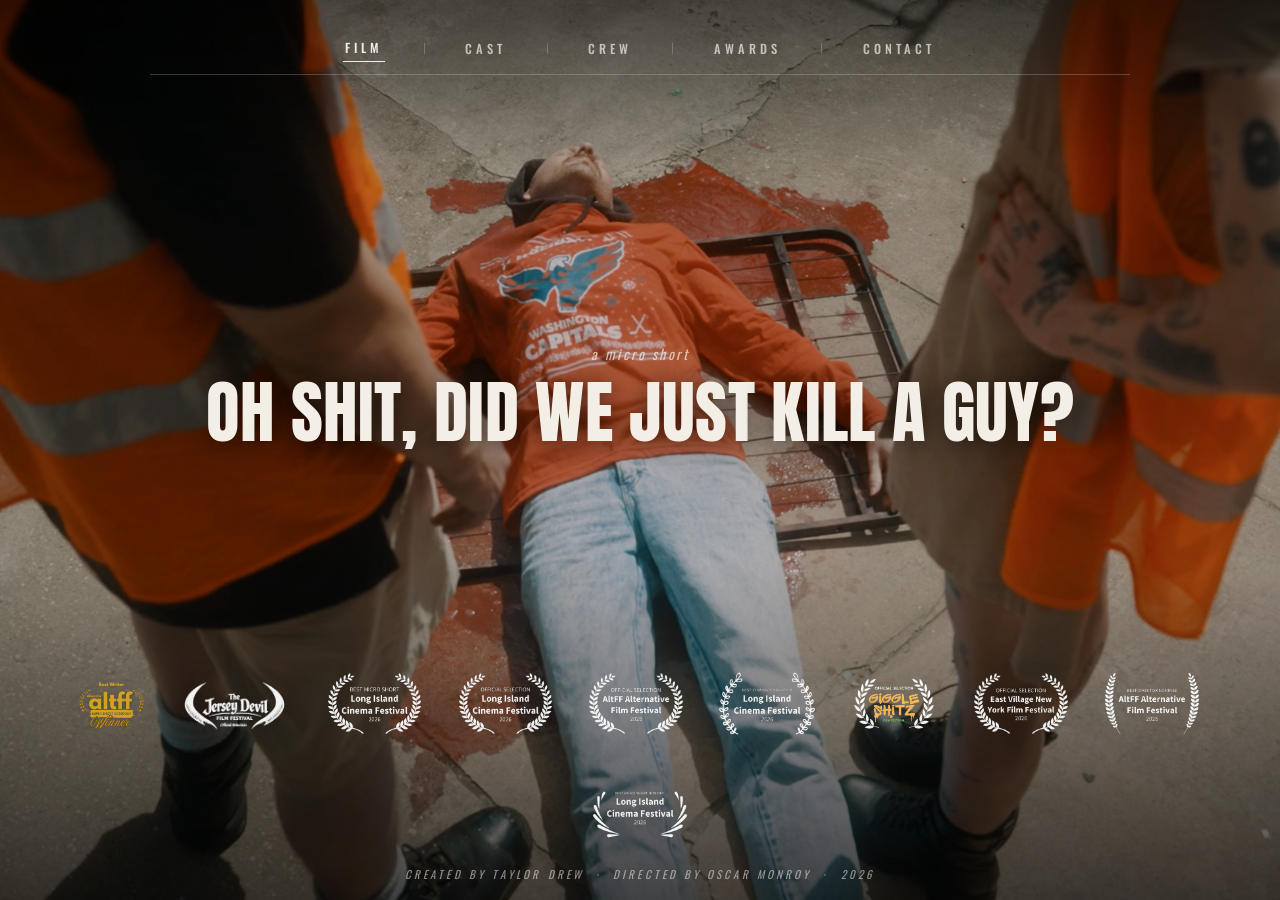
==== commit 21793ebe: "Add files via upload" ====
--- a/Oh Shit Did We Just Kill A Guy.html
+++ b/Oh Shit Did We Just Kill A Guy.html
@@ -2,403 +2,653 @@
 <html lang="en">
 <head>
 <meta charset="utf-8" />
-<meta name="viewport" content="width=device-width,initial-scale=1" />
 <title>Oh Shit, Did We Just Kill a Guy?</title>
-<meta name="description" content="A micro short film created by Taylor Drew, directed by Oscar Monroy." />
-<meta property="og:title" content="Oh Shit, Did We Just Kill a Guy?" />
-<meta property="og:description" content="A micro short film created by Taylor Drew, directed by Oscar Monroy." />
-<meta property="og:type" content="video.movie" />
+<meta name="viewport" content="width=device-width,initial-scale=1,viewport-fit=cover" />
+<meta name="description" content="Oh Shit, Did We Just Kill a Guy? — a short film directed by Oscar Monroy." />
 <link rel="preconnect" href="https://fonts.googleapis.com" />
 <link rel="preconnect" href="https://fonts.gstatic.com" crossorigin />
-<link href="https://fonts.googleapis.com/css2?family=Anton&family=Oswald:wght@300;400;500;600;700&display=swap" rel="stylesheet" />
+<link href="https://fonts.googleapis.com/css2?family=Anton&family=Oswald:wght@300;400;500;600;700&family=Cormorant+Garamond:ital,wght@0,300;0,400;0,500;1,400&family=Inter:wght@300;400;500&display=swap" rel="stylesheet" />
+
 <style>
-  :root{
-    --fg:#f3efe7;
-    --fg-dim:rgba(243,239,231,0.72);
-    --rule:rgba(243,239,231,0.22);
-  }
-
-  *{box-sizing:border-box}
-  html,body{
-    margin:0;padding:0;height:100%;
-    background:#000;color:var(--fg);
-    font-family:Oswald,system-ui,sans-serif;
-    overflow:hidden;
-    -webkit-font-smoothing:antialiased;
-  }
-  a{color:inherit;text-decoration:none}
-  img{display:block}
-
-  /* ---------- Stage (full-bleed background still) ---------- */
-  .stage{position:fixed;inset:0;background:#000;overflow:hidden}
-  .still{
-    position:absolute;inset:0;
-    background-size:cover;background-position:center;
-    opacity:0;transition:opacity 700ms ease;
-    will-change:opacity;
-  }
-  .still.is-active{opacity:1}
-  .stage::after{
-    content:"";position:absolute;inset:0;pointer-events:none;
+  :root {
+    --fg: #f3efe7;
+    --fg-dim: rgba(243,239,231,0.72);
+    --rule: rgba(243,239,231,0.22);
+    --type-display: 'Anton', 'Oswald', 'Impact', 'Helvetica Neue', sans-serif;
+    --type: 'Oswald', 'Helvetica Neue', Helvetica, Arial, sans-serif;
+    --type-ui: 'Oswald', 'Helvetica Neue', Helvetica, Arial, sans-serif;
+    --vignette: 0.42;
+  }
+  * { box-sizing: border-box; }
+  html, body {
+    margin: 0; padding: 0;
+    height: 100%;
+    background: #000;
+    color: var(--fg);
+    font-family: var(--type);
+    -webkit-font-smoothing: antialiased;
+    text-rendering: optimizeLegibility;
+    overflow: hidden;
+  }
+  body { overscroll-behavior: none; }
+
+  a { color: inherit; text-decoration: none; }
+
+  /* ========== STAGE ========== */
+  .stage {
+    position: fixed; inset: 0;
+    overflow: hidden;
+  }
+
+  /* Stills — one per page, only the active one is visible */
+  .still {
+    position: absolute; inset: 0;
+    background-size: cover;
+    background-position: center;
+    background-repeat: no-repeat;
+    opacity: 0;
+    transition: opacity 700ms ease;
+    will-change: opacity;
+  }
+  .still.is-active { opacity: 1; }
+
+  /* Vignette + slight darken so title + nav read */
+  .stage::after {
+    content: "";
+    position: absolute; inset: 0;
     background:
-      linear-gradient(180deg,
-        rgba(0,0,0,0.55) 0%,
-        rgba(0,0,0,0.18) 30%,
-        rgba(0,0,0,0.18) 60%,
-        rgba(0,0,0,0.62) 100%),
-      radial-gradient(ellipse at center,
-        transparent 0%,
-        transparent 50%,
-        rgba(0,0,0,0.42) 100%);
-  }
-
-  /* ---------- Top nav ---------- */
-  .nav{
-    position:absolute;top:0;left:0;right:0;z-index:5;
-    display:flex;justify-content:center;
-    border-bottom:1px solid var(--rule);
-  }
-  .nav-inner{
-    display:flex;align-items:center;justify-content:center;
-    gap:0;
-    width:100%;max-width:980px;
-    padding:18px 24px;
-  }
-  .nav a{
-    font-family:Oswald,sans-serif;
-    font-size:12.5px;font-weight:500;
-    letter-spacing:0.32em;text-transform:uppercase;
-    color:var(--fg-dim);
-    padding:6px 18px;
-    border-bottom:1px solid transparent;
-    transition:color 160ms ease, border-color 160ms ease;
-    white-space:nowrap;
-  }
-  .nav a:hover{color:var(--fg)}
-  .nav a.is-active{color:var(--fg);border-bottom-color:var(--fg)}
-  .nav .sep{
-    width:1px;height:11px;background:var(--rule);
-    flex:none;
-  }
-
-  @media (max-width:720px){
-    .nav .sep{display:none}
-  }
-  @media (max-width:540px){
-    .nav-inner{justify-content:flex-start;overflow-x:auto;-webkit-overflow-scrolling:touch}
-    .nav-inner::-webkit-scrollbar{display:none}
-    .nav-inner{scrollbar-width:none}
-  }
-
-  /* ---------- Centered content ---------- */
-  .center{
-    position:absolute;inset:0;z-index:3;
-    display:flex;flex-direction:column;align-items:center;justify-content:center;
-    text-align:center;
-    padding:70px 24px 140px;
-  }
-
-  .eyebrow{
-    font-family:Oswald,sans-serif;font-style:italic;
-    font-size:14px;font-weight:400;
-    letter-spacing:0.18em;text-transform:lowercase;
-    color:var(--fg-dim);
-    margin:0 0 18px;
-  }
-
-  .title{
-    font-family:Anton,sans-serif;font-weight:400;
-    font-size:clamp(28px,5.4vw,86px);
-    line-height:1;letter-spacing:0.005em;
-    text-transform:uppercase;
-    color:var(--fg);
-    text-shadow:0 2px 28px rgba(0,0,0,0.65);
-    margin:0;
-    white-space:nowrap;
-  }
-
-  .subtitle{
-    font-family:Oswald,sans-serif;font-weight:400;
-    font-size:clamp(13px,1.2vw,16px);
-    letter-spacing:0.36em;text-transform:uppercase;
-    color:var(--fg-dim);
-    margin:36px 0 0;
-  }
-
-  /* Page-specific content slot (under subtitle) */
-  .slot{margin-top:36px;width:100%;max-width:760px}
-
-  /* Roster (Cast / Crew) */
-  .roster{
-    display:grid;
-    grid-template-columns:1fr 1fr;
-    gap:0 56px;
-  }
-  .roster .row{
-    display:flex;justify-content:space-between;align-items:baseline;
-    padding:6px 0;
-    border-bottom:1px solid rgba(243,239,231,0.10);
-    gap:18px;
-  }
-  .roster .role{
-    font-style:italic;font-weight:300;
-    color:var(--fg-dim);
-  }
-  .roster .name{
-    font-size:0.92em;font-weight:500;
-    letter-spacing:0.12em;text-transform:uppercase;
-    color:var(--fg);
-  }
-
-  /* Contact link */
-  .contact-link{
-    display:inline-block;
-    font-size:clamp(15px,1.3vw,19px);
-    color:var(--fg);
-    border-bottom:1px solid var(--rule);
-    padding-bottom:4px;
-    transition:border-color 160ms ease;
-  }
-  .contact-link:hover{border-bottom-color:var(--fg)}
-
-  /* ---------- Laurels row (default) ---------- */
-  .laurels{
-    position:absolute;left:0;right:0;bottom:56px;z-index:4;
-    display:flex;flex-wrap:wrap;justify-content:center;align-items:flex-end;
-    gap:clamp(14px,2.6vw,36px);
-    padding:0 32px;
-  }
-  .laurels a{
-    display:inline-flex;
-    transition:transform 200ms ease, opacity 200ms ease;
-    opacity:0.95;
-  }
-  .laurels a:hover{opacity:1;transform:translateY(-2px)}
-  .laurels img{
-    height:clamp(54px,7.2vh,84px);
-    width:auto;
-  }
-
-  /* ---------- Footer ---------- */
-  .foot{
-    position:absolute;left:0;right:0;bottom:18px;z-index:4;
-    text-align:center;
-    font-family:Oswald,sans-serif;font-style:italic;font-weight:400;
-    font-size:11px;letter-spacing:0.28em;text-transform:uppercase;
-    color:rgba(243,239,231,0.55);
-  }
-
-  /* ---------- Mobile title wrapping ---------- */
-  @media (max-width:900px){
-    .title{
-      white-space:normal;
-      font-size:clamp(32px,8vw,64px);
-      max-width:18ch;
+      linear-gradient(180deg, rgba(0,0,0,0.55) 0%, rgba(0,0,0,0.18) 18%, rgba(0,0,0,0.18) 62%, rgba(0,0,0,0.62) 100%),
+      radial-gradient(120% 90% at 50% 50%, rgba(0,0,0,0) 35%, rgba(0,0,0,calc(var(--vignette))) 100%);
+    pointer-events: none;
+  }
+
+  /* ========== TOP NAV (IMDb-credits-spirit, original design) ========== */
+  .topbar {
+    position: relative;
+    z-index: 5;
+    display: flex;
+    justify-content: center;
+    padding: 22px 28px 0;
+  }
+  .topbar-inner {
+    display: flex;
+    align-items: center;
+    gap: clamp(18px, 3vw, 44px);
+    padding: 12px 22px;
+    border-bottom: 1px solid var(--rule);
+    width: 100%;
+    max-width: 980px;
+    justify-content: center;
+  }
+  .nav-link {
+    font-family: var(--type-ui);
+    font-weight: 500;
+    font-size: 12.5px;
+    letter-spacing: 0.32em;
+    text-transform: uppercase;
+    color: var(--fg-dim);
+    padding: 4px 2px;
+    transition: color 180ms ease, transform 180ms ease;
+    cursor: pointer;
+    background: none; border: 0;
+    white-space: nowrap;
+  }
+  .nav-link:hover { color: var(--fg); }
+  .nav-link.is-active {
+    color: var(--fg);
+    border-bottom: 1px solid var(--fg);
+  }
+  .nav-sep {
+    width: 1px; height: 11px;
+    background: var(--rule);
+    display: inline-block;
+  }
+
+  /* ========== CENTER COLUMN ========== */
+  .center {
+    position: absolute;
+    inset: 0;
+    display: flex;
+    flex-direction: column;
+    align-items: center;
+    justify-content: center;
+    text-align: center;
+    padding: 70px 24px 140px;
+    z-index: 4;
+    pointer-events: none;
+  }
+  .center > * { pointer-events: auto; }
+
+  .eyebrow {
+    font-family: var(--type-ui);
+    font-style: italic;
+    font-weight: 400;
+    font-size: 14px;
+    letter-spacing: 0.18em;
+    color: var(--fg-dim);
+    margin: 0 0 14px;
+    text-transform: lowercase;
+  }
+
+  .title {
+    margin: 0;
+    font-family: var(--type-display);
+    font-weight: 400;
+    font-size: clamp(28px, 5.4vw, 86px);
+    line-height: 1.0;
+    letter-spacing: 0.005em;
+    text-transform: uppercase;
+    text-shadow: 0 2px 28px rgba(0,0,0,0.65);
+    white-space: nowrap;
+  }
+  .title em { font-style: normal; font-weight: 400; }
+  .title .br { display: inline; }
+  .title .br::before { content: " "; }
+  /* desktop: one line. tablet/mobile: break only ONCE between "Just" and "Kill" */
+  @media (max-width: 900px) {
+    .title {
+      white-space: normal;
+      font-size: clamp(32px, 8vw, 64px);
+      max-width: 11ch;
+      line-height: 1.02;
     }
-  }
-
-  /* ---------- Roster on mobile ---------- */
-  @media (max-width:760px){
-    .roster{grid-template-columns:1fr;gap:0}
-  }
-
-  /* ---------- Awards page (unique layout) ---------- */
-  body[data-page="awards"] .center{
-    justify-content:flex-start;
-    padding-top:70px;
-  }
-  body[data-page="awards"] .title{
-    font-size:clamp(16px,2vw,24px);
-    white-space:nowrap;
-  }
-  body[data-page="awards"] .eyebrow{font-size:10px}
-  body[data-page="awards"] .subtitle{display:none}
-  body[data-page="awards"] .foot{display:none}
-  body[data-page="awards"] .slot{display:none}
-
-  body[data-page="awards"] .laurels{
-    top:140px;bottom:36px;
-    left:0;right:0;
-    display:grid;
-    grid-template-columns:repeat(3,1fr);
-    grid-auto-rows:auto;
-    gap:clamp(10px,2vw,32px);
-    padding:0 clamp(32px,6vw,120px);
-    align-items:center;justify-items:center;
-    flex-wrap:initial;
-  }
-  body[data-page="awards"] .laurels a{
-    width:100%;
-    display:flex;justify-content:center;align-items:center;
-  }
-  body[data-page="awards"] .laurels img{
-    width:100%;
-    max-width:200px;
-    height:auto;
-    object-fit:contain;
-  }
-
-  @media (max-width:760px){
-    body[data-page="awards"] .laurels{
-      top:120px;
-      gap:8px;
-      padding:0 14px;
+    /* The first .br (between "Oh Shit," and "Did We Just") stays a space.
+       The second .br (between "Did We Just" and "Kill a Guy?") becomes a real line break. */
+    .title .br:nth-of-type(1) { display: inline; }
+    .title .br:nth-of-type(1)::before { content: " "; }
+    .title .br:nth-of-type(2) { display: block; }
+    .title .br:nth-of-type(2)::before { content: ""; }
+  }
+
+  .subtitle {
+    margin: 36px 0 0;
+    font-family: var(--type-ui);
+    font-weight: 400;
+    font-size: clamp(13px, 1.2vw, 16px);
+    letter-spacing: 0.36em;
+    text-transform: uppercase;
+    color: var(--fg-dim);
+  }
+  .title { padding-bottom: 4px; }
+
+  /* Page-specific content (cast/crew/awards/contact) */
+  .page-content {
+    margin-top: 28px;
+    max-width: 760px;
+    width: 100%;
+    color: var(--fg);
+  }
+  .roster {
+    display: grid;
+    grid-template-columns: repeat(2, minmax(0,1fr));
+    gap: 6px 48px;
+    font-family: var(--type);
+    font-size: clamp(15px, 1.35vw, 20px);
+    line-height: 1.55;
+  }
+  .roster .role {
+    font-style: italic;
+    color: var(--fg-dim);
+    font-weight: 300;
+  }
+  .roster .name {
+    text-transform: uppercase;
+    letter-spacing: 0.12em;
+    font-weight: 500;
+    font-size: 0.92em;
+  }
+  .roster .row {
+    display: flex;
+    justify-content: space-between;
+    gap: 16px;
+    padding: 6px 0;
+    border-bottom: 1px solid rgba(243,239,231,0.10);
+  }
+  .roster .row:last-child { border-bottom: 0; }
+
+  .contact-block {
+    display: flex; flex-direction: column; align-items: center;
+    gap: 10px;
+    font-family: var(--type);
+    font-size: clamp(15px, 1.3vw, 19px);
+  }
+  .contact-block a {
+    border-bottom: 1px solid var(--rule);
+    padding-bottom: 2px;
+    transition: border-color 180ms ease;
+  }
+  .contact-block a:hover { border-color: var(--fg); }
+  .contact-block .label {
+    font-style: italic;
+    color: var(--fg-dim);
+    font-size: 12px;
+    letter-spacing: 0.28em;
+    text-transform: uppercase;
+    margin-top: 4px;
+  }
+
+  /* ========== LAURELS ========== */
+  .laurels {
+    position: absolute;
+    left: 0; right: 0;
+    bottom: 56px;
+    display: flex;
+    flex-wrap: wrap;
+    justify-content: center;
+    align-items: flex-end;
+    gap: clamp(14px, 2.6vw, 36px);
+    padding: 0 32px;
+    z-index: 3;
+    transition: bottom 300ms ease, gap 300ms ease, padding 300ms ease;
+  }
+  .laurel {
+    height: clamp(54px, 7.2vh, 84px);
+    width: auto;
+    opacity: 0.95;
+    transition: opacity 200ms ease, transform 200ms ease, height 300ms ease;
+    cursor: pointer;
+  }
+  .laurel:hover { opacity: 1; transform: translateY(-2px); }
+
+  /* AWARDS layout: title shrinks + moves up, laurels fill canvas as a thoughtful grid */
+  body.page-awards .center {
+    justify-content: flex-start;
+    padding-top: 70px;
+  }
+  body.page-awards .title {
+    font-size: clamp(16px, 2vw, 24px) !important;
+    line-height: 1.05;
+    white-space: nowrap;
+  }
+  body.page-awards .eyebrow { font-size: 10px; margin-bottom: 6px; }
+  body.page-awards .subtitle { display: none; }
+  body.page-awards .laurels {
+    position: absolute;
+    top: 140px;
+    bottom: 36px;
+    left: 0; right: 0;
+    display: grid;
+    grid-template-columns: repeat(3, 1fr);
+    grid-auto-rows: 1fr;
+    gap: clamp(10px, 2vw, 32px);
+    padding: 0 clamp(32px, 6vw, 120px);
+    align-items: center;
+    justify-items: center;
+    align-content: center;
+  }
+  body.page-awards .laurel-link {
+    display: flex; align-items: center; justify-content: center;
+    width: 100%; height: 100%;
+  }
+  body.page-awards .laurel {
+    height: auto;
+    width: 100%;
+    max-height: 100%;
+    max-width: 200px;
+    object-fit: contain;
+  }
+  body.page-awards .footer-line { display: none; }
+  /* awards on shorter / narrower screens */
+  @media (max-width: 760px) {
+    body.page-awards .laurels {
+      grid-template-columns: repeat(3, 1fr);
+      top: 120px;
+      bottom: 28px;
+      gap: 8px;
+      padding: 0 14px;
     }
-    body[data-page="awards"] .laurels img{max-width:140px}
+    body.page-awards .center { padding-top: 66px; }
+    body.page-awards .title { font-size: 14px !important; white-space: normal; }
+    body.page-awards .laurel { max-width: 140px; }
+  }
+
+  /* ========== FOOTER LINE ========== */
+  .footer-line {
+    position: absolute;
+    left: 0; right: 0;
+    bottom: 18px;
+    text-align: center;
+    z-index: 3;
+    font-family: var(--type-ui);
+    font-style: italic;
+    font-size: 11px;
+    letter-spacing: 0.28em;
+    text-transform: uppercase;
+    color: rgba(243,239,231,0.55);
+  }
+
+  /* ========== TWEAKS HOST ========== */
+  #tweaks-root { position: fixed; right: 18px; bottom: 18px; z-index: 50; }
+
+  /* ========== RESPONSIVE ========== */
+  @media (max-width: 720px) {
+    .topbar { padding: 14px 12px 0; }
+    .topbar-inner { gap: 14px; padding: 10px 8px; }
+    .nav-link { font-size: 11px; letter-spacing: 0.24em; }
+    .nav-sep { display: none; }
+    .laurels {
+      bottom: 84px;
+      gap: 10px 14px;
+      padding: 0 16px;
+    }
+    .laurel { height: 48px; }
+    .footer-line { bottom: 56px; font-size: 10px; }
+    .roster {
+      grid-template-columns: 1fr;
+      gap: 0;
+    }
+    .center { padding: 0 18px; }
+    .page-content { margin-top: 18px; }
+  }
+  @media (max-height: 640px) {
+    .laurel { height: 46px; }
+    .laurels { bottom: 44px; }
+    .footer-line { bottom: 14px; }
+  }
+  @media (max-width: 420px) {
+    .laurels { gap: 8px 10px; }
+    .laurel { height: 40px; }
+  }
+
+  /* keep nav from breaking on narrow */
+  @media (max-width: 540px) {
+    .topbar-inner {
+      overflow-x: auto;
+      justify-content: flex-start;
+      -webkit-overflow-scrolling: touch;
+    }
+    .topbar-inner::-webkit-scrollbar { display: none; }
   }
 </style>
 </head>
-<body data-page="home">
-
-<div class="stage" id="stage" aria-hidden="true">
-  <div class="still" data-page="home"    style="background-image:url('stills/still-home.png')"></div>
-  <div class="still" data-page="cast"    style="background-image:url('stills/still-cast.png')"></div>
-  <div class="still" data-page="crew"    style="background-image:url('stills/still-crew.png')"></div>
-  <div class="still" data-page="awards"  style="background-image:url('stills/still-awards.png')"></div>
-  <div class="still" data-page="contact" style="background-image:url('stills/still-contact.png')"></div>
+<body>
+
+<div class="stage" id="stage">
+  <div class="still" data-page="home"     style="background-image:url('stills/still-home.png');"></div>
+  <div class="still" data-page="cast"     style="background-image:url('stills/still-cast.png');"></div>
+  <div class="still" data-page="crew"     style="background-image:url('stills/still-crew.png');"></div>
+  <div class="still" data-page="awards"   style="background-image:url('stills/still-awards.png');"></div>
+  <div class="still" data-page="contact"  style="background-image:url('stills/still-contact.png');"></div>
 </div>
 
-<nav class="nav" aria-label="Primary">
-  <div class="nav-inner" id="navInner">
-    <a href="#home"    data-page="home">Film</a>
-    <span class="sep" aria-hidden="true"></span>
-    <a href="#cast"    data-page="cast">Cast</a>
-    <span class="sep" aria-hidden="true"></span>
-    <a href="#crew"    data-page="crew">Crew</a>
-    <span class="sep" aria-hidden="true"></span>
-    <a href="#awards"  data-page="awards">Awards</a>
-    <span class="sep" aria-hidden="true"></span>
-    <a href="#contact" data-page="contact">Contact</a>
+<nav class="topbar" aria-label="Primary">
+  <div class="topbar-inner">
+    <a class="nav-link" href="#home"    data-nav="home">Film</a>
+    <span class="nav-sep" aria-hidden="true"></span>
+    <a class="nav-link" href="#cast"    data-nav="cast">Cast</a>
+    <span class="nav-sep" aria-hidden="true"></span>
+    <a class="nav-link" href="#crew"    data-nav="crew">Crew</a>
+    <span class="nav-sep" aria-hidden="true"></span>
+    <a class="nav-link" href="#awards"  data-nav="awards">Awards</a>
+    <span class="nav-sep" aria-hidden="true"></span>
+    <a class="nav-link" href="#contact" data-nav="contact">Contact</a>
   </div>
 </nav>
 
-<main class="center">
-  <p class="eyebrow"   id="eyebrow">a micro short</p>
-  <h1 class="title">Oh Shit, Did We Just Kill a Guy?</h1>
-  <p class="subtitle"  id="subtitle"></p>
-  <div class="slot"    id="slot"></div>
+<main class="center" id="center">
+  <!-- content rendered by JS -->
 </main>
 
-<div class="laurels" id="laurels" aria-label="Festival laurels"></div>
-
-<p class="foot">Created by Taylor Drew &middot; Directed by Oscar Monroy &middot; 2026</p>
-
+<section class="laurels" id="laurels" aria-label="Festival laurels">
+  <!-- rendered by JS -->
+</section>
+
+<div class="footer-line">Created by Taylor Drew &nbsp;·&nbsp; Directed by Oscar Monroy &nbsp;·&nbsp; 2026</div>
+
+<div id="tweaks-root"></div>
+
+<!-- ============ DATA + APP ============ -->
 <script>
-  const PAGES = ["home", "cast", "crew", "awards", "contact"];
-
-  const PAGE_DATA = {
-    home: {
-      eyebrow: "a micro short",
-      subtitle: "",
-      slot: ""
-    },
-    cast: {
-      eyebrow: "the cast",
-      subtitle: "Cast",
-      slot: rosterHTML([
-        ["Starring",  "Taylor Drew"],
-        ["Starring",  "Adiel Kay"],
-        ["Featuring", "Evan Kash"]
-      ])
-    },
-    crew: {
-      eyebrow: "the crew",
-      subtitle: "Crew",
-      slot: rosterHTML([
-        ["Created by",              "Taylor Drew"],
-        ["Directed by",              "Oscar Monroy"],
-        ["Director of Photography",  "Mike Cerisano"],
-        ["Costume Design",           "Taylor Drew"],
-        ["Asst. Camera & Grip",      "Miguel Dusauzay"],
-        ["Music",                    "Jared Bailey"]
-      ])
-    },
-    awards: {
-      eyebrow: "selections & awards",
-      subtitle: "Awards",
-      slot: ""
-    },
-    contact: {
-      eyebrow: "for press & bookings",
-      subtitle: "Contact",
-      slot: `<a class="contact-link" href="https://filmfreeway.com/OhShitDidWeJustKillAGuy" target="_blank" rel="noopener">filmfreeway.com/OhShitDidWeJustKillAGuy</a>`
-    }
+const TWEAK_DEFAULTS = /*EDITMODE-BEGIN*/{
+  "typeface": "Anton",
+  "vignette": 0.42,
+  "titleStyle": "italic-quiet",
+  "navAccent": "warm-white"
+}/*EDITMODE-END*/;
+
+// Festival laurels — clickable, link out
+const LAURELS = [
+  { src: "laurels/altff-winner.png",            alt: "AltFF Super Short — Winner — Best Writer (Spring 2026)", href: "https://filmfreeway.com/AltFFAlternativeFilmFestival" },
+  { src: "laurels/jersey-devil.png",            alt: "The Jersey Devil Film Festival — Official Selection",     href: "https://filmfreeway.com/TheJerseyDevilFilmFestival" },
+  { src: "laurels/lic-best-micro-short.png",    alt: "Long Island Cinema Festival — Best Micro Short 2026",     href: "https://filmfreeway.com/LongIslandCinemaFestival" },
+  { src: "laurels/altff-director.png",          alt: "AltFF Alternative Film Festival — Best Director Nominee 2026", href: "https://filmfreeway.com/AltFFAlternativeFilmFestival" },
+  { src: "laurels/altff-selection.png",         alt: "AltFF Alternative Film Festival — Official Selection 2026", href: "https://filmfreeway.com/AltFFAlternativeFilmFestival" },
+  { src: "laurels/east-village.png",            alt: "East Village New York Film Festival — Official Selection 2026", href: "https://filmfreeway.com/EastVillageNewYorkFilmFestival" },
+  { src: "laurels/giggle-shitz.png",            alt: "Giggle Shitz Film Festival — Official Selection",         href: "https://filmfreeway.com/GiggleShitzFilmFestival" },
+  { src: "laurels/lic-cinematographer.png",     alt: "Long Island Cinema Festival — Best Cinematographer 2026",  href: "https://filmfreeway.com/LongIslandCinemaFestival" },
+  { src: "laurels/lic-micro-short-nominee.png", alt: "Long Island Cinema Festival — Best Micro Short Nominee 2026", href: "https://filmfreeway.com/LongIslandCinemaFestival" },
+  { src: "laurels/lic-official-selection.png",  alt: "Long Island Cinema Festival — Official Selection 2026",   href: "https://filmfreeway.com/LongIslandCinemaFestival" },
+];
+
+const PAGES = {
+  home: {
+    eyebrow: "a micro short",
+    title: 'Oh Shit,<span class="br"></span>Did We Just<span class="br"></span>Kill a Guy?',
+    subtitle: "",
+    content: null
+  },
+  cast: {
+    eyebrow: "the cast",
+    title: 'Oh Shit,<span class="br"></span>Did We Just<span class="br"></span>Kill a Guy?',
+    subtitle: "Cast",
+    content: `
+      <div class="roster">
+        <div class="row"><span class="role">Starring</span><span class="name">Taylor Drew</span></div>
+        <div class="row"><span class="role">Starring</span><span class="name">Adiel Kay</span></div>
+        <div class="row"><span class="role">Featuring</span><span class="name">Evan Kash</span></div>
+      </div>`
+  },
+  crew: {
+    eyebrow: "the crew",
+    title: 'Oh Shit,<span class="br"></span>Did We Just<span class="br"></span>Kill a Guy?',
+    subtitle: "Crew",
+    content: `
+      <div class="roster">
+        <div class="row"><span class="role">Created by</span><span class="name">Taylor Drew</span></div>
+        <div class="row"><span class="role">Directed by</span><span class="name">Oscar Monroy</span></div>
+        <div class="row"><span class="role">Director of Photography</span><span class="name">Mike Cerisano</span></div>
+        <div class="row"><span class="role">Costume Design</span><span class="name">Taylor Drew</span></div>
+        <div class="row"><span class="role">Asst. Camera &amp; Grip</span><span class="name">Miguel Dusauzay</span></div>
+        <div class="row"><span class="role">Music</span><span class="name">Jared Bailey</span></div>
+      </div>`
+  },
+  awards: {
+    eyebrow: "selections &amp; awards",
+    title: 'Oh Shit,<span class="br"></span>Did We Just<span class="br"></span>Kill a Guy?',
+    subtitle: "Awards & Festivals",
+    content: null // laurels themselves are the content
+  },
+  contact: {
+    eyebrow: "for press &amp; bookings",
+    title: 'Oh Shit,<span class="br"></span>Did We Just<span class="br"></span>Kill a Guy?',
+    subtitle: "Contact",
+    content: `
+      <div class="contact-block">
+        <a href="https://filmfreeway.com/" target="_blank" rel="noopener">FilmFreeway</a>
+      </div>`
+  }
+};
+
+// ====== ROUTING ======
+function getPage() {
+  const h = (location.hash || "#home").replace("#","").toLowerCase();
+  return PAGES[h] ? h : "home";
+}
+
+function render(page) {
+  document.body.className = "page-" + page;
+  // stills
+  document.querySelectorAll(".still").forEach(el => {
+    el.classList.toggle("is-active", el.dataset.page === page);
+  });
+  // nav
+  document.querySelectorAll(".nav-link").forEach(el => {
+    el.classList.toggle("is-active", el.dataset.nav === page);
+  });
+  // center
+  const data = PAGES[page];
+  const center = document.getElementById("center");
+  center.innerHTML = `
+    <p class="eyebrow">${data.eyebrow}</p>
+    <h1 class="title">${data.title}</h1>
+    <p class="subtitle">${data.subtitle}</p>
+    ${data.content ? `<div class="page-content">${data.content}</div>` : ``}
+  `;
+  // laurels (always shown, but on Awards page they're the content)
+  const laurelsEl = document.getElementById("laurels");
+  laurelsEl.innerHTML = LAURELS.map(l => `
+    <a class="laurel-link" href="${l.href}" target="_blank" rel="noopener" aria-label="${l.alt}">
+      <img class="laurel" src="${l.src}" alt="${l.alt}" />
+    </a>
+  `).join("");
+}
+
+window.addEventListener("hashchange", () => render(getPage()));
+document.addEventListener("DOMContentLoaded", () => render(getPage()));
+
+// ====== TWEAKS ======
+let TWEAKS = { ...TWEAK_DEFAULTS };
+
+function applyTweaks() {
+  const r = document.documentElement;
+  const displayMap = {
+    "Anton":   "'Anton', 'Oswald', Impact, sans-serif",
+    "Oswald":  "'Oswald', 'Anton', Impact, sans-serif",
+    "Cormorant Garamond": "'Cormorant Garamond', Georgia, serif"
   };
-
-  const LAURELS = [
-    { file: "altff-winner.png",                alt: "AltFF — Winner, Best Writer (Super Short, Spring 2026)", url: "https://filmfreeway.com/AltFFAlternativeFilmFestival" },
-    { file: "jersey-devil.png",                alt: "The Jersey Devil Film Festival — Official Selection",    url: "https://filmfreeway.com/TheJerseyDevilFilmFestival" },
-    { file: "lic-best-micro-short.png",        alt: "Long Island Cinema Festival — Best Micro Short 2026",    url: "https://filmfreeway.com/LongIslandCinemaFestival" },
-    { file: "altff-director.png",              alt: "AltFF — Best Director Nominee 2026",                     url: "https://filmfreeway.com/AltFFAlternativeFilmFestival" },
-    { file: "altff-selection.png",             alt: "AltFF — Official Selection 2026",                        url: "https://filmfreeway.com/AltFFAlternativeFilmFestival" },
-    { file: "east-village.png",                alt: "East Village New York Film Festival — Official Selection 2026", url: "https://filmfreeway.com/EastVillageNewYorkFilmFestival" },
-    { file: "giggle-shitz.png",                alt: "Giggle Shitz Film Festival — Official Selection",        url: "https://filmfreeway.com/GiggleShitzFilmFestival" },
-    { file: "lic-cinematographer.png",         alt: "Long Island Cinema Festival — Best Cinematographer 2026", url: "https://filmfreeway.com/LongIslandCinemaFestival" },
-    { file: "lic-micro-short-nominee.png",     alt: "Long Island Cinema Festival — Best Micro Short Nominee 2026", url: "https://filmfreeway.com/LongIslandCinemaFestival" },
-    { file: "lic-official-selection.png",      alt: "Long Island Cinema Festival — Official Selection 2026",  url: "https://filmfreeway.com/LongIslandCinemaFestival" }
-  ];
-
-  function rosterHTML(rows) {
-    return `<div class="roster">${
-      rows.map(([role, name]) => `
-        <div class="row">
-          <span class="role">${role}</span>
-          <span class="name">${name}</span>
-        </div>`).join("")
-    }</div>`;
-  }
-
-  function renderLaurels() {
-    const el = document.getElementById("laurels");
-    el.innerHTML = LAURELS.map(l => `
-      <a href="${l.url}" target="_blank" rel="noopener">
-        <img src="laurels/${l.file}" alt="${l.alt}" loading="lazy" />
-      </a>
-    `).join("");
-  }
-
-  function setPage(page) {
-    if (!PAGES.includes(page)) page = "home";
-
-    document.body.dataset.page = page;
-
-    // Active nav link
-    document.querySelectorAll("#navInner a").forEach(a => {
-      a.classList.toggle("is-active", a.dataset.page === page);
+  r.style.setProperty("--type-display", displayMap[TWEAKS.typeface] || displayMap["Anton"]);
+  r.style.setProperty("--type",         "'Oswald', 'Helvetica Neue', Helvetica, Arial, sans-serif");
+  r.style.setProperty("--type-ui",      "'Oswald', 'Helvetica Neue', Helvetica, Arial, sans-serif");
+  r.style.setProperty("--vignette", String(TWEAKS.vignette));
+
+  // accent for nav text
+  const fgMap = {
+    "warm-white": "#f3efe7",
+    "pure-white": "#ffffff",
+    "amber":      "#e7c98b"
+  };
+  r.style.setProperty("--fg", fgMap[TWEAKS.navAccent] || fgMap["warm-white"]);
+}
+applyTweaks();
+
+// ====== TWEAKS PANEL (vanilla) ======
+function buildTweaks() {
+  const root = document.getElementById("tweaks-root");
+  root.innerHTML = `
+    <div class="tw-panel" role="dialog" aria-label="Tweaks">
+      <div class="tw-head">
+        <span>Tweaks</span>
+        <button class="tw-close" aria-label="Close">×</button>
+      </div>
+      <div class="tw-body">
+        <label class="tw-row">
+          <span class="tw-label">Typeface</span>
+          <select data-key="typeface">
+            <option>Anton</option>
+            <option>Oswald</option>
+            <option>Cormorant Garamond</option>
+          </select>
+        </label>
+        <label class="tw-row">
+          <span class="tw-label">Vignette</span>
+          <input type="range" min="0" max="0.85" step="0.01" data-key="vignette" />
+        </label>
+        <label class="tw-row">
+          <span class="tw-label">Type tone</span>
+          <select data-key="navAccent">
+            <option value="warm-white">Warm white</option>
+            <option value="pure-white">Pure white</option>
+            <option value="amber">Amber</option>
+          </select>
+        </label>
+      </div>
+    </div>
+    <style>
+      .tw-panel {
+        font-family: 'Inter', system-ui, sans-serif;
+        background: rgba(14,12,10,0.92);
+        backdrop-filter: blur(10px);
+        -webkit-backdrop-filter: blur(10px);
+        color: #f3efe7;
+        border: 1px solid rgba(243,239,231,0.18);
+        width: 260px;
+        border-radius: 4px;
+        font-size: 12px;
+        box-shadow: 0 18px 60px rgba(0,0,0,0.5);
+        display: none;
+      }
+      .tw-panel.is-open { display: block; }
+      .tw-head {
+        display:flex; justify-content:space-between; align-items:center;
+        padding: 10px 12px;
+        border-bottom: 1px solid rgba(243,239,231,0.14);
+        font-family: 'Cormorant Garamond', serif;
+        font-size: 13px;
+        letter-spacing: 0.28em;
+        text-transform: uppercase;
+      }
+      .tw-close {
+        background: none; border: 0; color: inherit; font-size: 18px; cursor: pointer;
+        line-height: 1; padding: 0 4px;
+      }
+      .tw-body { padding: 10px 12px 14px; display: flex; flex-direction: column; gap: 12px; }
+      .tw-row { display: flex; flex-direction: column; gap: 6px; }
+      .tw-label {
+        font-size: 10px; letter-spacing: 0.18em; text-transform: uppercase;
+        color: rgba(243,239,231,0.6);
+      }
+      .tw-panel select, .tw-panel input[type=range] {
+        width: 100%;
+        background: rgba(243,239,231,0.06);
+        color: #f3efe7;
+        border: 1px solid rgba(243,239,231,0.14);
+        padding: 6px 8px;
+        font-size: 12px;
+        border-radius: 2px;
+      }
+      .tw-panel input[type=range] { padding: 0; height: 24px; }
+    </style>
+  `;
+  const panel = root.querySelector(".tw-panel");
+
+  // initialize controls from TWEAKS
+  root.querySelectorAll("[data-key]").forEach(ctrl => {
+    const k = ctrl.dataset.key;
+    if (ctrl.type === "range") ctrl.value = TWEAKS[k];
+    else ctrl.value = TWEAKS[k];
+    ctrl.addEventListener("input", () => {
+      const v = ctrl.type === "range" ? parseFloat(ctrl.value) : ctrl.value;
+      TWEAKS = { ...TWEAKS, [k]: v };
+      applyTweaks();
+      try {
+        window.parent.postMessage({ type: "__edit_mode_set_keys", edits: { [k]: v } }, "*");
+      } catch (e) {}
     });
-
-    // Background still cross-fade
-    document.querySelectorAll(".still").forEach(s => {
-      s.classList.toggle("is-active", s.dataset.page === page);
-    });
-
-    // Page content
-    const data = PAGE_DATA[page];
-    document.getElementById("eyebrow").textContent  = data.eyebrow || "";
-    document.getElementById("subtitle").textContent = data.subtitle || "";
-    document.getElementById("slot").innerHTML       = data.slot || "";
-  }
-
-  function pageFromHash() {
-    const h = (location.hash || "#home").replace(/^#/, "");
-    return PAGES.includes(h) ? h : "home";
-  }
-
-  function go(delta) {
-    const i = PAGES.indexOf(pageFromHash());
-    const next = PAGES[(i + delta + PAGES.length) % PAGES.length];
-    location.hash = "#" + next;
-  }
-
-  window.addEventListener("hashchange", () => setPage(pageFromHash()));
-  window.addEventListener("keydown", (e) => {
-    if (e.key === "ArrowRight") { e.preventDefault(); go(+1); }
-    if (e.key === "ArrowLeft")  { e.preventDefault(); go(-1); }
   });
 
-  renderLaurels();
-  if (!location.hash) location.replace("#home");
-  setPage(pageFromHash());
+  root.querySelector(".tw-close").addEventListener("click", () => {
+    panel.classList.remove("is-open");
+    try { window.parent.postMessage({ type: "__edit_mode_dismissed" }, "*"); } catch(e){}
+  });
+
+  // host integration
+  window.addEventListener("message", (ev) => {
+    const t = ev.data && ev.data.type;
+    if (t === "__activate_edit_mode")   panel.classList.add("is-open");
+    if (t === "__deactivate_edit_mode") panel.classList.remove("is-open");
+  });
+  try { window.parent.postMessage({ type: "__edit_mode_available" }, "*"); } catch(e){}
+}
+buildTweaks();
+
+// keyboard nav (left/right cycles pages, like a portfolio)
+const ORDER = ["home","cast","crew","awards","contact"];
+window.addEventListener("keydown", (e) => {
+  if (e.target && (e.target.tagName === "INPUT" || e.target.tagName === "SELECT")) return;
+  const cur = ORDER.indexOf(getPage());
+  if (e.key === "ArrowRight") location.hash = ORDER[(cur+1) % ORDER.length];
+  if (e.key === "ArrowLeft")  location.hash = ORDER[(cur-1+ORDER.length) % ORDER.length];
+});
 </script>
 </body>
 </html>
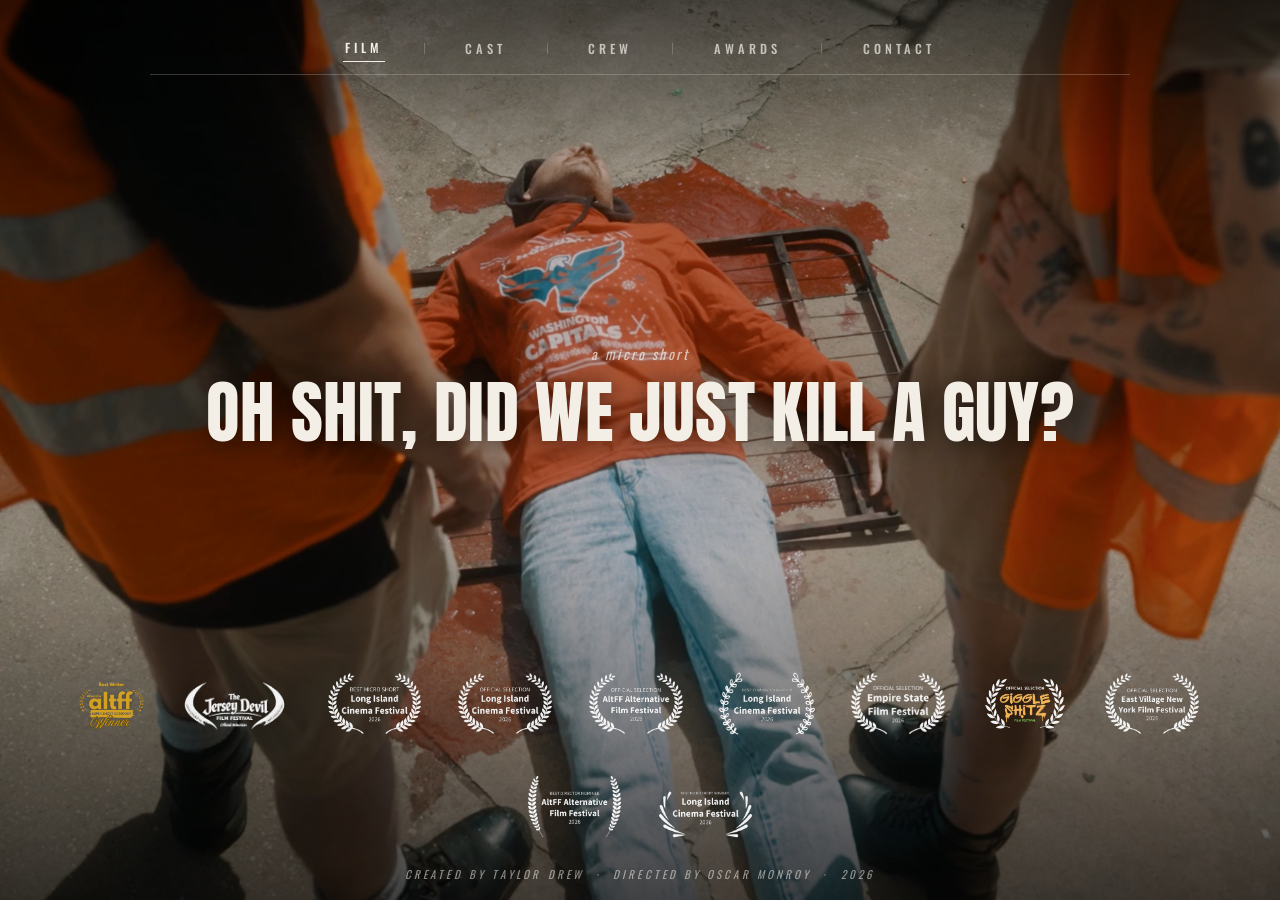
==== commit 159253a0: "Add Empire State Film Festival official selection laurel Add the 2026 Official Selection laurel (whi" ====
--- a/Oh Shit Did We Just Kill A Guy.html
+++ b/Oh Shit Did We Just Kill A Guy.html
@@ -414,6 +414,7 @@
   { src: "laurels/altff-director.png",          alt: "AltFF Alternative Film Festival — Best Director Nominee 2026", href: "https://filmfreeway.com/AltFFAlternativeFilmFestival" },
   { src: "laurels/altff-selection.png",         alt: "AltFF Alternative Film Festival — Official Selection 2026", href: "https://filmfreeway.com/AltFFAlternativeFilmFestival" },
   { src: "laurels/east-village.png",            alt: "East Village New York Film Festival — Official Selection 2026", href: "https://filmfreeway.com/EastVillageNewYorkFilmFestival" },
+  { src: "laurels/empire-state.png",            alt: "Empire State Film Festival — Official Selection 2026",    href: "https://filmfreeway.com/Empirestatefilmfestival" },
   { src: "laurels/giggle-shitz.png",            alt: "Giggle Shitz Film Festival — Official Selection",         href: "https://filmfreeway.com/GiggleShitzFilmFestival" },
   { src: "laurels/lic-cinematographer.png",     alt: "Long Island Cinema Festival — Best Cinematographer 2026",  href: "https://filmfreeway.com/LongIslandCinemaFestival" },
   { src: "laurels/lic-micro-short-nominee.png", alt: "Long Island Cinema Festival — Best Micro Short Nominee 2026", href: "https://filmfreeway.com/LongIslandCinemaFestival" },
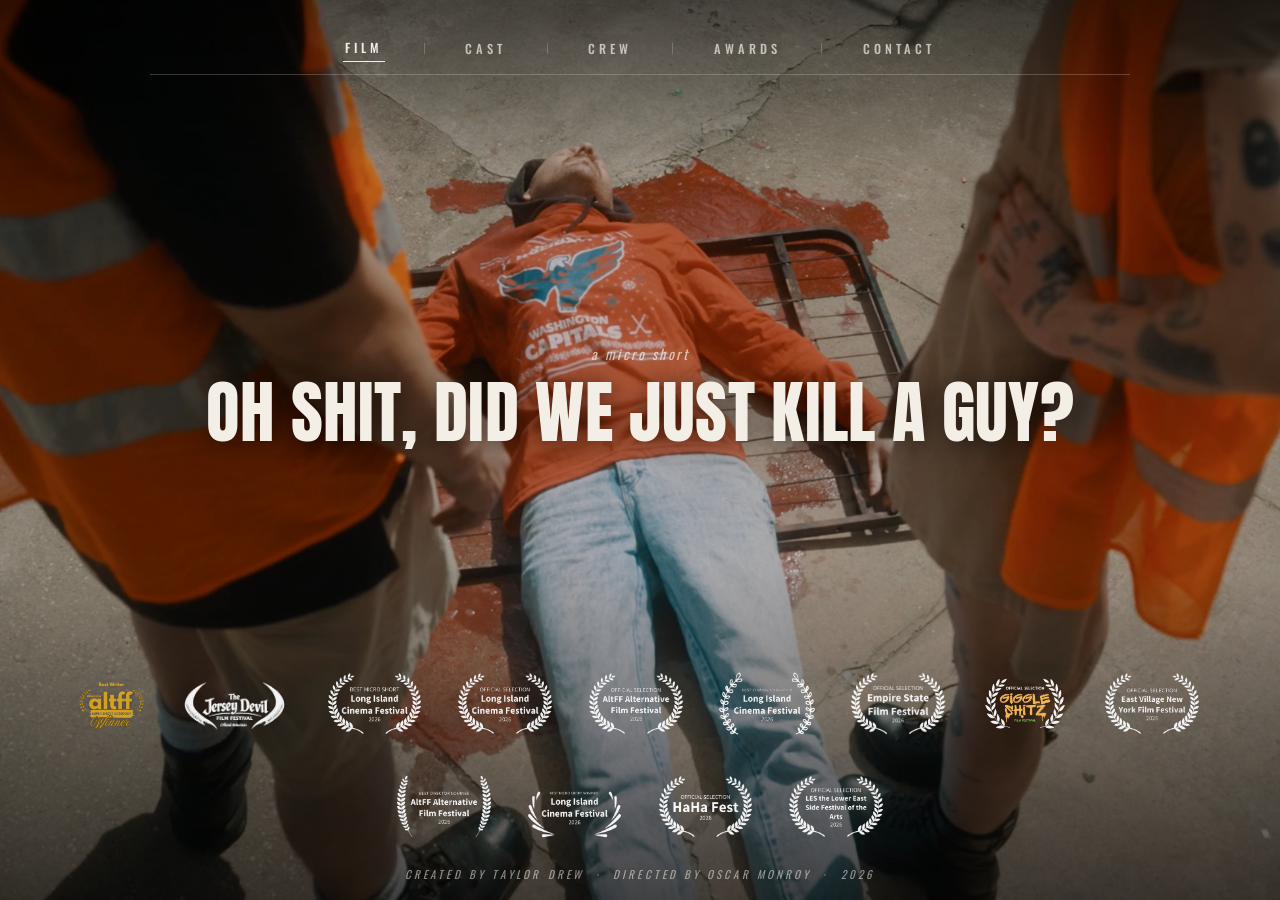
==== commit 730b6678: "Add HaHa Fest and LES Festival of the Arts official selection laurels - Process both laurels to whit" ====
--- a/Oh Shit Did We Just Kill A Guy.html
+++ b/Oh Shit Did We Just Kill A Guy.html
@@ -419,6 +419,8 @@
   { src: "laurels/lic-cinematographer.png",     alt: "Long Island Cinema Festival — Best Cinematographer 2026",  href: "https://filmfreeway.com/LongIslandCinemaFestival" },
   { src: "laurels/lic-micro-short-nominee.png", alt: "Long Island Cinema Festival — Best Micro Short Nominee 2026", href: "https://filmfreeway.com/LongIslandCinemaFestival" },
   { src: "laurels/lic-official-selection.png",  alt: "Long Island Cinema Festival — Official Selection 2026",   href: "https://filmfreeway.com/LongIslandCinemaFestival" },
+  { src: "laurels/haha-fest.png",               alt: "HaHa Fest — Official Selection 2026",                     href: "https://filmfreeway.com/HaHaFest" },
+  { src: "laurels/les-lower-east-side.png",     alt: "LES — the Lower East Side Festival of the Arts — Official Selection 2026", href: "https://filmfreeway.com/LESFestivaloftheArts" },
 ];
 
 const PAGES = {
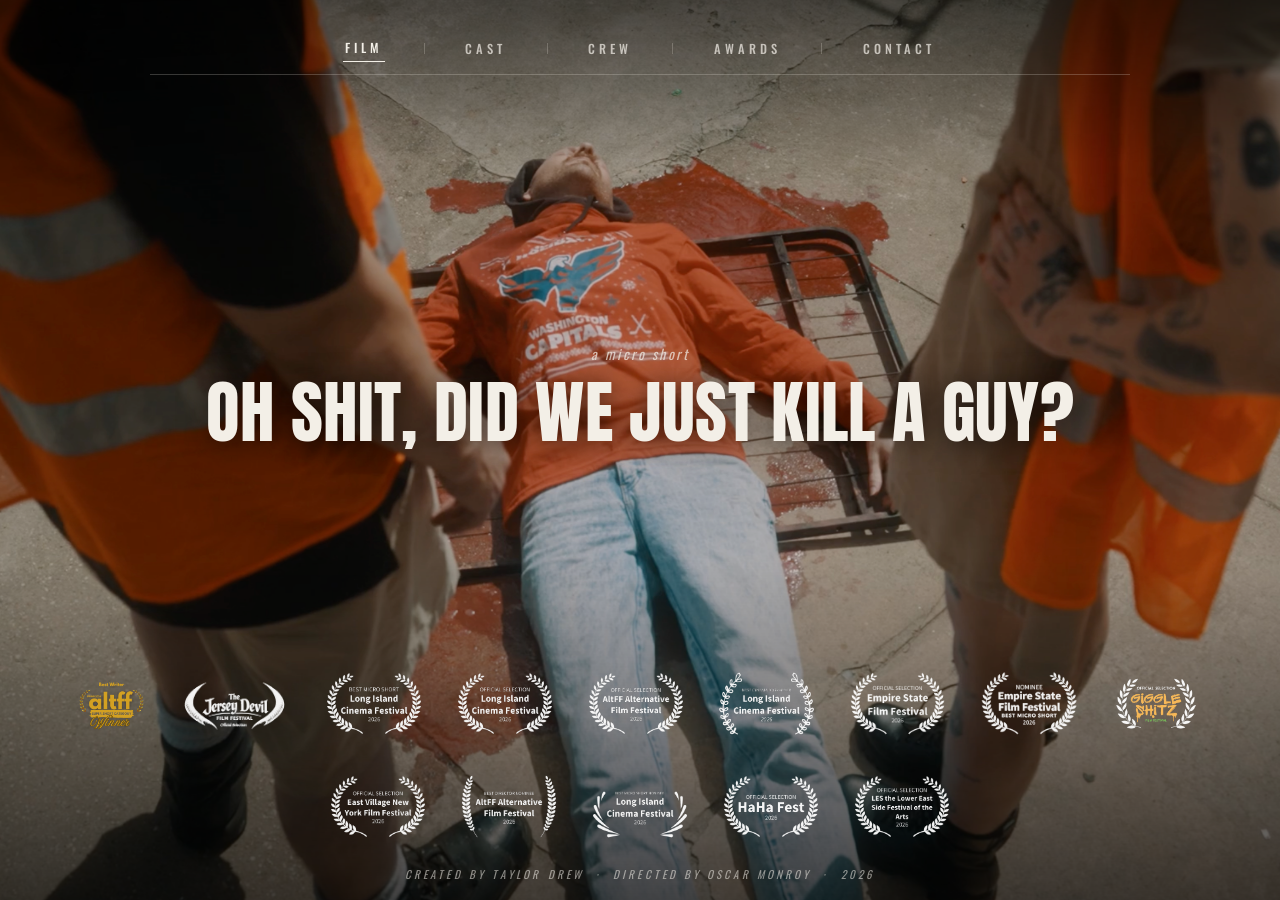
==== commit 6c61811d: "Add Empire State Film Festival Best Micro Short Nominee laurel Co-Authored-By: Claude Opus 5.5 <nore" ====
--- a/Oh Shit Did We Just Kill A Guy.html
+++ b/Oh Shit Did We Just Kill A Guy.html
@@ -269,7 +269,8 @@
     left: 0; right: 0;
     display: grid;
     grid-template-columns: repeat(3, 1fr);
-    grid-auto-rows: 1fr;
+    /* minmax(0,1fr): rows share the fixed canvas height instead of growing past it */
+    grid-auto-rows: minmax(0, 1fr);
     gap: clamp(10px, 2vw, 32px);
     padding: 0 clamp(32px, 6vw, 120px);
     align-items: center;
@@ -415,6 +416,7 @@
   { src: "laurels/altff-selection.png",         alt: "AltFF Alternative Film Festival — Official Selection 2026", href: "https://filmfreeway.com/AltFFAlternativeFilmFestival" },
   { src: "laurels/east-village.png",            alt: "East Village New York Film Festival — Official Selection 2026", href: "https://filmfreeway.com/EastVillageNewYorkFilmFestival" },
   { src: "laurels/empire-state.png",            alt: "Empire State Film Festival — Official Selection 2026",    href: "https://filmfreeway.com/Empirestatefilmfestival" },
+  { src: "laurels/empire-state-micro-short-nominee.png", alt: "Empire State Film Festival — Best Micro Short Nominee 2026", href: "https://filmfreeway.com/Empirestatefilmfestival" },
   { src: "laurels/giggle-shitz.png",            alt: "Giggle Shitz Film Festival — Official Selection",         href: "https://filmfreeway.com/GiggleShitzFilmFestival" },
   { src: "laurels/lic-cinematographer.png",     alt: "Long Island Cinema Festival — Best Cinematographer 2026",  href: "https://filmfreeway.com/LongIslandCinemaFestival" },
   { src: "laurels/lic-micro-short-nominee.png", alt: "Long Island Cinema Festival — Best Micro Short Nominee 2026", href: "https://filmfreeway.com/LongIslandCinemaFestival" },
